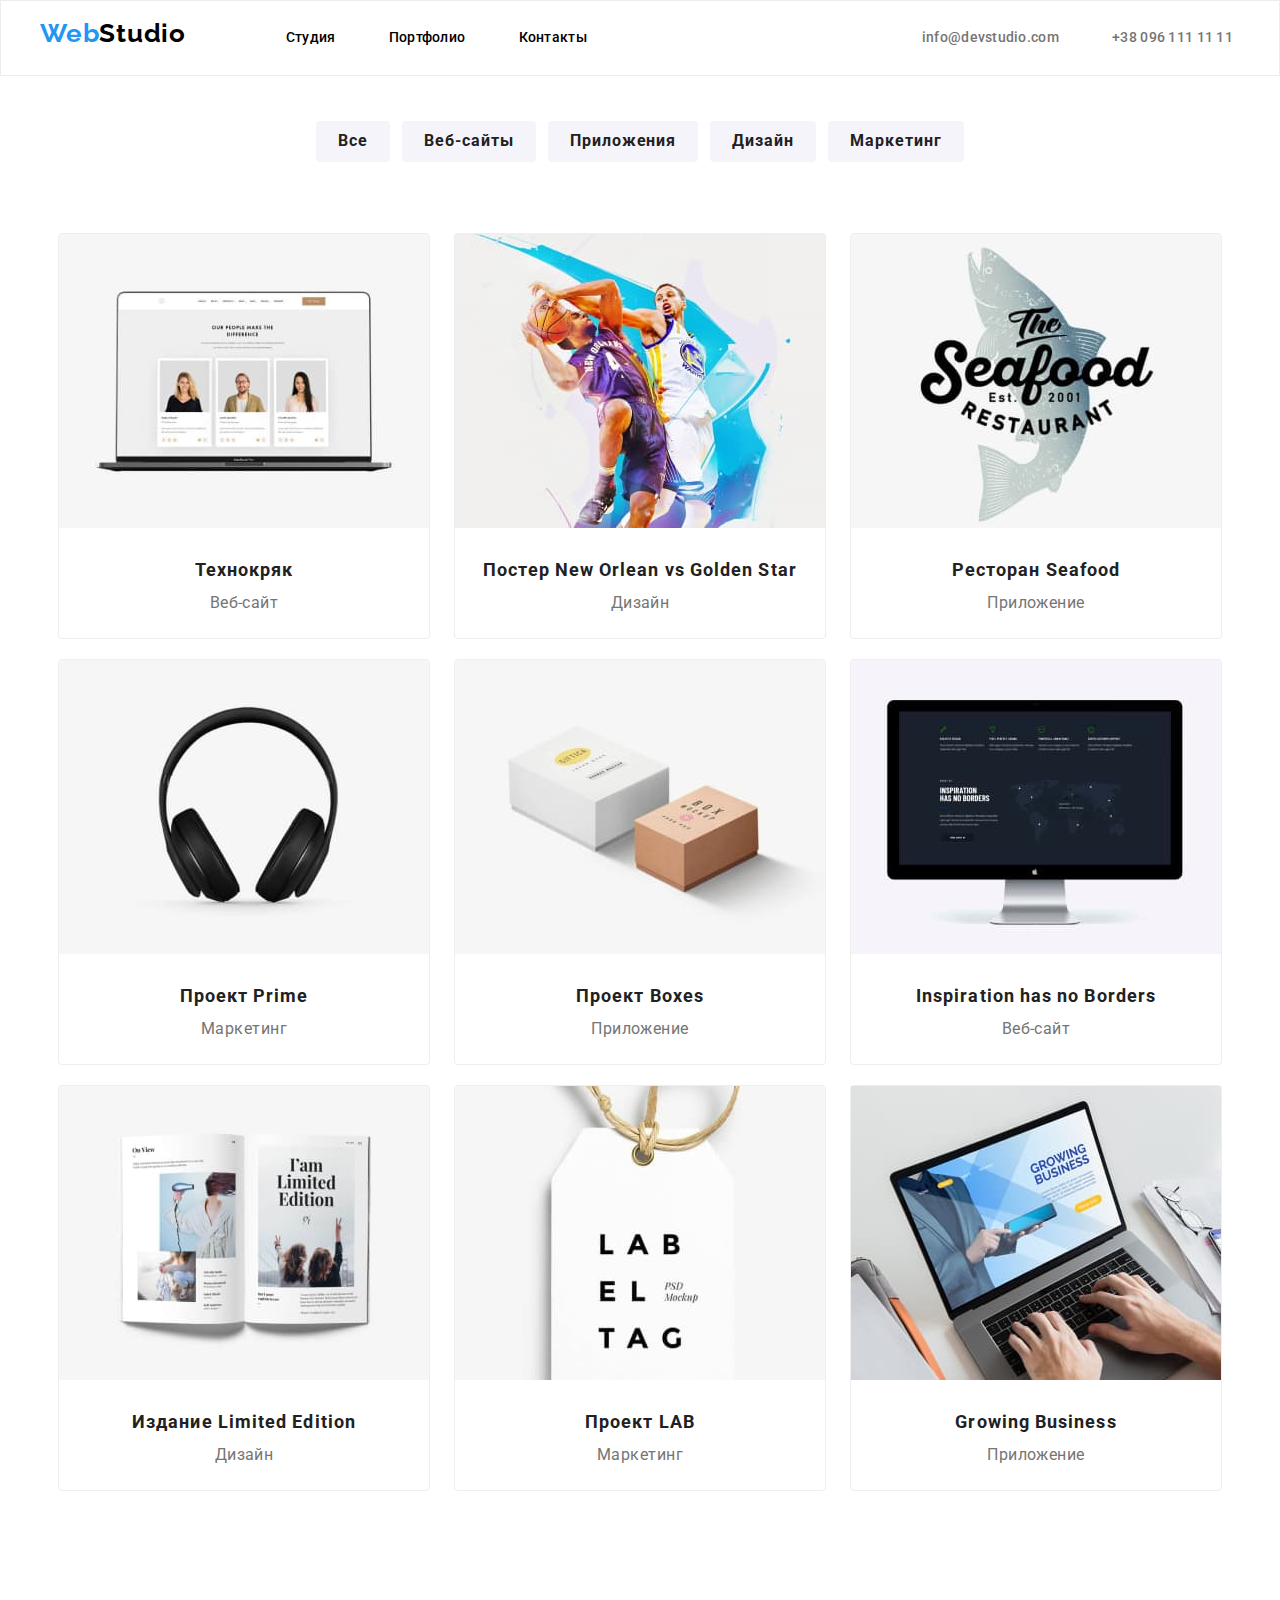
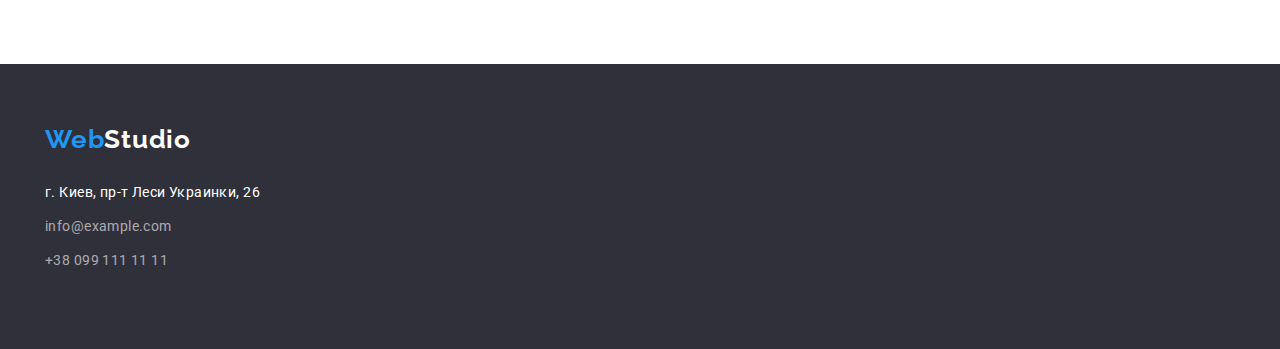
==== portfolio.html @ 19eaef05 "Сторінки Головна і Портфоліо" ====
<!DOCTYPE html>
<html lang="ru">
<head>
    <meta charset="UTF-8">
    <meta http-equiv="X-UA-Compatible" content="IE=edge">
    <meta name="viewport" content="width=device-width, initial-scale=1.0">
    <title>Портфолио</title>
    <link rel="stylesheet" href="./css/styles.css">
    <link rel="preconnect" href="https://fonts.googleapis.com">
    <link rel="preconnect" href="https://fonts.gstatic.com" crossorigin>
    <link href="https://fonts.googleapis.com/css2?family=Raleway:wght@700&family=Roboto:wght@400;500;700;900&display=swap" rel="stylesheet">
</head>
<body>
    <header>
        <div class="header-container">
            <nav>
                <a class="logo" href="/">
                    <span class="logo-web">Web</span>Studio
                </a>
    
                <ul class="site-nav list">
                    <li class="header-list-item"><a class="link" href="./index.html">Студия</a></li>
                    <li class="header-list-item"><a class="link" href="./portfolio.html">Портфолио</a></li>
                    <li class="header-list-item"><a class="link" href="/">Контакты</a></li>
                </ul>
            </nav>
    
            <ul class="auth-nav list">
                <li class="header-list-item"><a class="link" href="mailto:info@devstudio.com">info@devstudio.com</a></li>
                <li class="header-list-item"><a class="link" href="tel:380961111111">+38 096 111 11 11</a></li>
            </ul>
        </div>

    </header>

    <main>
        <section>
            <h1 class="hidden">Портфолио</h1>
            
            <div class="container center">
                <ul class="filter-list">
                    <li class="filter"><button type="button" class="portfolio-button">Все</button></li>
                    <li class="filter"><button type="button" class="portfolio-button">Веб-сайты</button></li>
                    <li class="filter"><button type="button" class="portfolio-button">Приложения</button></li>
                    <li class="filter"><button type="button" class="portfolio-button">Дизайн</button></li>
                    <li class="filter"><button type="button" class="portfolio-button">Маркетинг</button></li>
                </ul>
            </div>

            <div class="portfolio-container">
                <ul class="list">
                    <li class="portfolio-card">
                        <img src="./images/1-technokryak.jpg" alt="Технокряк" width="370">
                        <h3 class="portfolio-title">Технокряк</h3>
                        <p class="portfolio-short">Веб-сайт</p>
                    </li>
                    <li class="portfolio-card">
                        <img src="./images/2-new-orlean.jpg" alt="Постер New Orlean vs Golden Star" width="370">
                        <h3 class="portfolio-title">Постер New Orlean vs Golden Star</h3>
                        <p class="portfolio-short">Дизайн</p>
                    </li>
                    <li class="portfolio-card">
                        <img src="./images/3-seafood.jpg" alt="Ресторан Seafood" width="370">
                        <h3 class="portfolio-title">Ресторан Seafood</h3>
                        <p class="portfolio-short">Приложение</p>
                    </li>
                    <li class="portfolio-card">
                        <img src="./images/4-prime.jpg" alt="Проект Prime" width="370">
                        <h3 class="portfolio-title">Проект Prime</h3>
                        <p class="portfolio-short">Маркетинг</p>
                    </li>
                    <li class="portfolio-card">
                        <img src="./images/5-boxes.jpg" alt="Николай Тарасов" width="370">
                        <h3 class="portfolio-title">Проект Boxes</h3>
                        <p class="portfolio-short">Приложение</p>
                    </li>
                    <li class="portfolio-card">
                        <img src="./images/6-inspiration.jpg" alt="Inspiration has no Borders" width="370">
                        <h3 class="portfolio-title">Inspiration has no Borders</h3>
                        <p class="portfolio-short">Веб-сайт</p>
                    </li>
                    <li class="portfolio-card">
                        <img src="./images/7-limited.jpg" alt="Издание Limited Edition" width="370">
                        <h3 class="portfolio-title">Издание Limited Edition</h3>
                        <p class="portfolio-short">Дизайн</p>
                    </li>
                    <li class="portfolio-card">
                        <img src="./images/8-label.jpg" alt="Проект LAB" width="370">
                        <h3 class="portfolio-title">Проект LAB</h3>
                        <p class="portfolio-short">Маркетинг</p>
                    </li>
                    <li class="portfolio-card">
                        <img src="./images/9-growing.jpg" alt="Growing Business" width="370">
                        <h3 class="portfolio-title">Growing Business</h3>
                        <p class="portfolio-short">Приложение</p>
                    </li>
                </ul>
            </div>

        </section>
    </main>

    <footer>
        <div class="container">

            <a class="logo" href="/">
                <span class="logo-web">Web</span>Studio
            </a>
    
            <address>
                <ul class="list">
                    <li class="address-item">г. Киев, пр-т Леси Украинки, 26</li>
                    <li class="address-item"><a class="link" href="mailto:info@example.com">info@example.com</a></li>
                    <li class="address-item"><a class="link" href="tel:380991111111">+38 099 111 11 11</a></li>
                </ul>
            </address>

        </div>
    </footer>
</body>
</html>
---- css/styles.css ----
body {
    font-family: 'Roboto', sans-serif;
    color: #212121;
    /* display: block; */
    margin: 0;
}

:root {
    --brand-color: #2196F3;
    --basic-text: #000;
    --main-text: #fff;
    --section-text: #212121;
    --additional-text: #757575;
    --team-section-background: #F5F4FA;
    --light-background: #fff;
    --dark-background: #2F303A;
    --address-link: rgba(255, 255, 255, 0.6);
    --header-border: #ECECEC;
    --font-weight-bold: bold;
    --additional-text-size: ;
}

/* header */

header {
    border: 1px var(--header-border);
    border-style: solid;
}

.header-container {
    width: 1200px;
    margin: 0 auto;
    padding: 15px;
}

nav {
    display: inline;
}

.logo {
    font-family: Raleway;
    font-weight: var(--font-weight-bold);
    font-size: 26px;
    line-height: 1.19;
    letter-spacing: 0.03em;
    color: var(--basic-text);
    text-decoration: none;
}

.logo-web {
    color: var(--brand-color);
}

.site-nav {
    margin-left: 43px;
    display: inline;
    font-weight: 500;
    font-size: 14px;
    line-height: 1.14;
    letter-spacing: 0.02em;
    color: var(--section-text);
}

.auth-nav {
    margin-left: 331px;
    font-weight: 500;
    font-size: 14px;
    line-height: 1.14;
    letter-spacing: 0.02em;
    display: inline;
}

.auth-nav .link {
    color: var(--additional-text);
}

.list {
    list-style: none;
    padding: 0;
    display: inline-block;
    font-style: normal;
}

.header-list-item {
    display: inline;
    margin-left: 50px;
}

.auth-nav > .header-list-item:first-child {
    margin-left: 0;
}

.link {
    color: var(--basic-text);
    text-decoration: none;
}

.link:hover, 
.link:focus {
    color: var(--brand-color);
    text-decoration: none;
}

/* header end */


/* hero section */

.hero {
    width: 100%;
    height: 600px;
    background-color: var(--dark-background);
    display: inline-block;
}

.hero-container {
    width: 700px;
    position: relative;
    top: 50%;
    left: 50%;
    margin-right: -50%;
    transform: translate(-50%, -50%);
    text-align: center;
}

.hero-title {
    font-weight: 900;
    font-size: 44px;
    line-height: 1.36;
    /* or 136% */
    text-align: center;
    letter-spacing: 0.06em;
    text-transform: uppercase;
    color: var(--main-text);
}

.hero-button {
    font-family: inherit;
    background-color: var(--brand-color);
    color: var(--main-text);
    width: 200px;
    height: 50px;
    font-weight: var(--font-weight-bold);
    font-size: 16px;
    line-height: 1.8;
    letter-spacing: 0.06em;
    border: none;
    border-radius: 4px;
    cursor: pointer;
}

.hero-button:hover,
.hero-button:focus {
    background-color: var(--light-background);
    color: var(--brand-color);
}

/* hero section end */


/* benefits */

.section-title {
    font-weight: var(--font-weight-bold);
    font-size: 36px;
    line-height: 1.2;
    text-align: center;
    letter-spacing: 0.03em;

    color: var(--section-text);
}

.hidden {
    display: none;
    font-size: 1px;
}

.container {
    width: 1200px;
    margin: 0 auto;
    padding: 15px;
}

.center {
    text-align: center;
}

.benefits-section {
    padding-top: 50px;
    margin: 0;
}

.list-item {
    display: inline-block;
    margin-left: 30px;
    width: 270px;
}

.list-item:first-child {
    margin-left: 0;
}

.benefit-item {
    display: block;
    font-weight: var(--font-weight-bold);
    font-size: 14px;
    line-height: 1.14;
    letter-spacing: 0.03em;
    text-transform: uppercase;
    color: var(--section-text);
}

.benefit-text {
    display: inline;
    font-size: 14px;
    line-height: 1.71;
    letter-spacing: 0.03em;
    color: var(--additional-text);
}

/* benefits end */


/* activity */

.activity-section {
    padding: 30px 0 60px 0;
}

.activity-item {
    display: inline-block;
    margin-left: 30px;
    width: 370px;
}

.activity-item:first-child {
    margin-left: 0;
}

/* activity end */


/* team section */

.team-section {
    background-color: var(--team-section-background);
    padding: 50px 0 60px 0;
}

.team-card {
    display: inline-block;
    margin: 15px;
    width: 270px;
    background-color: var(--light-background);
    border-radius: 4px;
    filter: drop-shadow(0px 4px 4px rgba(0, 0, 0, 0.25));
}

.team-card:first-child {
    margin-left: 0;
}

.team-member {
    font-weight: 500;
    font-size: 16px;
    line-height: 1.18;
    text-align: center;
    letter-spacing: 0.03em;
    color: var(--section-text);
}

.member-profession {
    font-size: 16px;
    line-height: 1.18;
    text-align: center;
    letter-spacing: 0.03em;
    color: var(--additional-text);
    margin-bottom: 30px;
}

/* team section end */


/* footer  */

footer {
    background-color: var(--dark-background);
    padding: 45px 30px;
}

footer .logo {
    color: var(--main-text);
}

.address-item {
    font-size: 14px;
    line-height: 1.71;
    letter-spacing: 0.03em;
    color: var(--main-text);
    padding-top: 10px;
}

.address-item .link {
    color: var(--address-link);
}

.address-item .link:hover, 
.address-item .link:focus {
    color: var(--brand-color);
    text-decoration: none;
}

/* footer end  */

/* portfolio page  */

.portfolio-button {
    font-family: inherit;
    background-color: var(--team-section-background);
    color: var(--section-text);
    font-weight: var(--font-weight-bold);
    font-size: 16px;
    line-height: 1.8;
    letter-spacing: 0.06em;
    padding: 6px 22px;
    border: none;
    border-radius: 4px;
    cursor: pointer;
}

.portfolio-button:hover,
.portfolio-button:focus {
    background-color: var(--brand-color);
    color: var(--main-text);
}

.filter-list {
    margin: 30px 0;
    padding: 0;
}

.filter {
    display: inline;
    text-align: center;
    margin: 4px;
}

.portfolio-container {
    width: 1200px;
    margin: 0 auto 147px auto;
    text-align: center;
}

.portfolio-card {
    display: inline-block;
    margin: 10px;
    width: 370px;
    height: 404px;
    background-color: var(--light-background);
    border: 1px solid #EEEEEE;
    border-style: solid;
    border-radius: 4px;
}

.portfolio-title {
    margin: 20px 24px 0 24px;
    font-weight: var(--font-weight-bold);
    font-size: 18px;
    line-height: 2;
    letter-spacing: 0.06em;
    color: var(--section-text);
}

.portfolio-short {
    margin: 0 24px;
    font-size: 16px;
    line-height: 1.87;
    letter-spacing: 0.03em;
    color: var(--additional-text);
}

/* portfolio end */
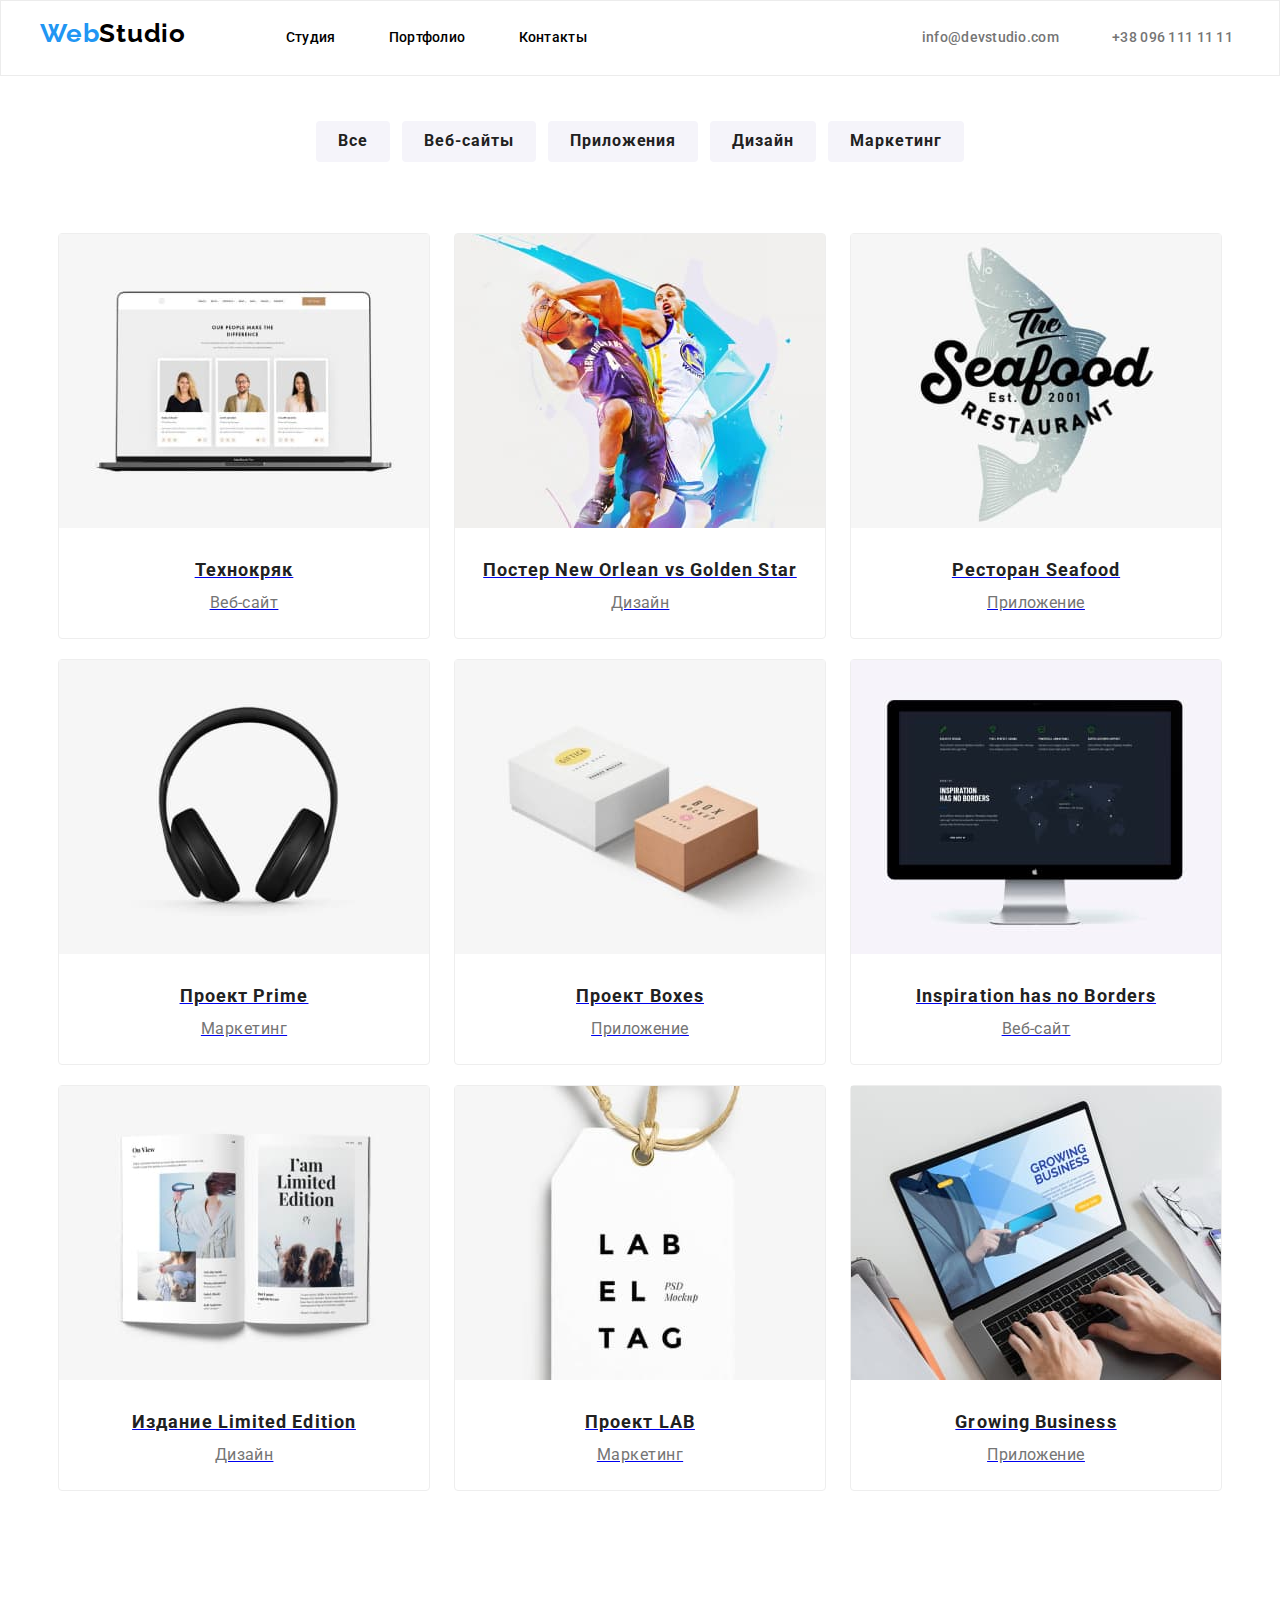
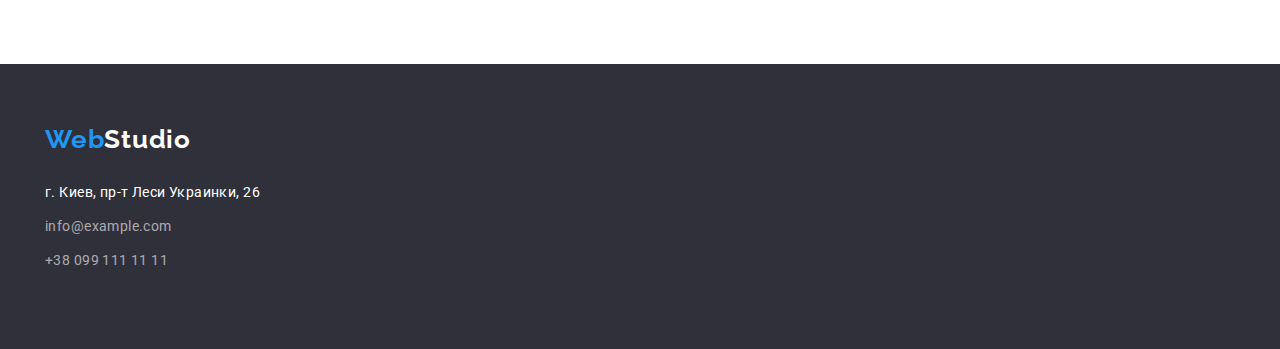
==== commit d0e9a97d: "Додає посилання до картинок" ====
--- a/portfolio.html
+++ b/portfolio.html
@@ -50,49 +50,67 @@
             <div class="portfolio-container">
                 <ul class="list">
                     <li class="portfolio-card">
-                        <img src="./images/1-technokryak.jpg" alt="Технокряк" width="370">
-                        <h3 class="portfolio-title">Технокряк</h3>
-                        <p class="portfolio-short">Веб-сайт</p>
+                        <a href="#">
+                            <img src="./images/1-technokryak.jpg" alt="Технокряк" width="370">
+                            <h3 class="portfolio-title">Технокряк</h3>
+                            <p class="portfolio-short">Веб-сайт</p>
+                        </a>
                     </li>
                     <li class="portfolio-card">
-                        <img src="./images/2-new-orlean.jpg" alt="Постер New Orlean vs Golden Star" width="370">
-                        <h3 class="portfolio-title">Постер New Orlean vs Golden Star</h3>
-                        <p class="portfolio-short">Дизайн</p>
+                        <a href="#">
+                            <img src="./images/2-new-orlean.jpg" alt="Постер New Orlean vs Golden Star" width="370">
+                            <h3 class="portfolio-title">Постер New Orlean vs Golden Star</h3>
+                            <p class="portfolio-short">Дизайн</p>
+                        </a>
                     </li>
                     <li class="portfolio-card">
-                        <img src="./images/3-seafood.jpg" alt="Ресторан Seafood" width="370">
-                        <h3 class="portfolio-title">Ресторан Seafood</h3>
-                        <p class="portfolio-short">Приложение</p>
+                        <a href="#">
+                            <img src="./images/3-seafood.jpg" alt="Ресторан Seafood" width="370">
+                            <h3 class="portfolio-title">Ресторан Seafood</h3>
+                            <p class="portfolio-short">Приложение</p>
+                        </a>
                     </li>
                     <li class="portfolio-card">
-                        <img src="./images/4-prime.jpg" alt="Проект Prime" width="370">
-                        <h3 class="portfolio-title">Проект Prime</h3>
-                        <p class="portfolio-short">Маркетинг</p>
+                        <a href="#">
+                            <img src="./images/4-prime.jpg" alt="Проект Prime" width="370">
+                            <h3 class="portfolio-title">Проект Prime</h3>
+                            <p class="portfolio-short">Маркетинг</p>
+                        </a>
                     </li>
                     <li class="portfolio-card">
-                        <img src="./images/5-boxes.jpg" alt="Николай Тарасов" width="370">
-                        <h3 class="portfolio-title">Проект Boxes</h3>
-                        <p class="portfolio-short">Приложение</p>
+                        <a href="#">
+                            <img src="./images/5-boxes.jpg" alt="Николай Тарасов" width="370">
+                            <h3 class="portfolio-title">Проект Boxes</h3>
+                            <p class="portfolio-short">Приложение</p>
+                        </a>
                     </li>
                     <li class="portfolio-card">
-                        <img src="./images/6-inspiration.jpg" alt="Inspiration has no Borders" width="370">
-                        <h3 class="portfolio-title">Inspiration has no Borders</h3>
-                        <p class="portfolio-short">Веб-сайт</p>
+                        <a href="#">
+                            <img src="./images/6-inspiration.jpg" alt="Inspiration has no Borders" width="370">
+                            <h3 class="portfolio-title">Inspiration has no Borders</h3>
+                            <p class="portfolio-short">Веб-сайт</p>
+                        </a>
                     </li>
                     <li class="portfolio-card">
-                        <img src="./images/7-limited.jpg" alt="Издание Limited Edition" width="370">
-                        <h3 class="portfolio-title">Издание Limited Edition</h3>
-                        <p class="portfolio-short">Дизайн</p>
+                        <a href="#">
+                            <img src="./images/7-limited.jpg" alt="Издание Limited Edition" width="370">
+                            <h3 class="portfolio-title">Издание Limited Edition</h3>
+                            <p class="portfolio-short">Дизайн</p>
+                        </a>
                     </li>
                     <li class="portfolio-card">
-                        <img src="./images/8-label.jpg" alt="Проект LAB" width="370">
-                        <h3 class="portfolio-title">Проект LAB</h3>
-                        <p class="portfolio-short">Маркетинг</p>
+                        <a href="#">
+                            <img src="./images/8-label.jpg" alt="Проект LAB" width="370">
+                            <h3 class="portfolio-title">Проект LAB</h3>
+                            <p class="portfolio-short">Маркетинг</p>
+                        </a>
                     </li>
                     <li class="portfolio-card">
-                        <img src="./images/9-growing.jpg" alt="Growing Business" width="370">
-                        <h3 class="portfolio-title">Growing Business</h3>
-                        <p class="portfolio-short">Приложение</p>
+                        <a href="#">
+                            <img src="./images/9-growing.jpg" alt="Growing Business" width="370">
+                            <h3 class="portfolio-title">Growing Business</h3>
+                            <p class="portfolio-short">Приложение</p>
+                        </a>
                     </li>
                 </ul>
             </div>
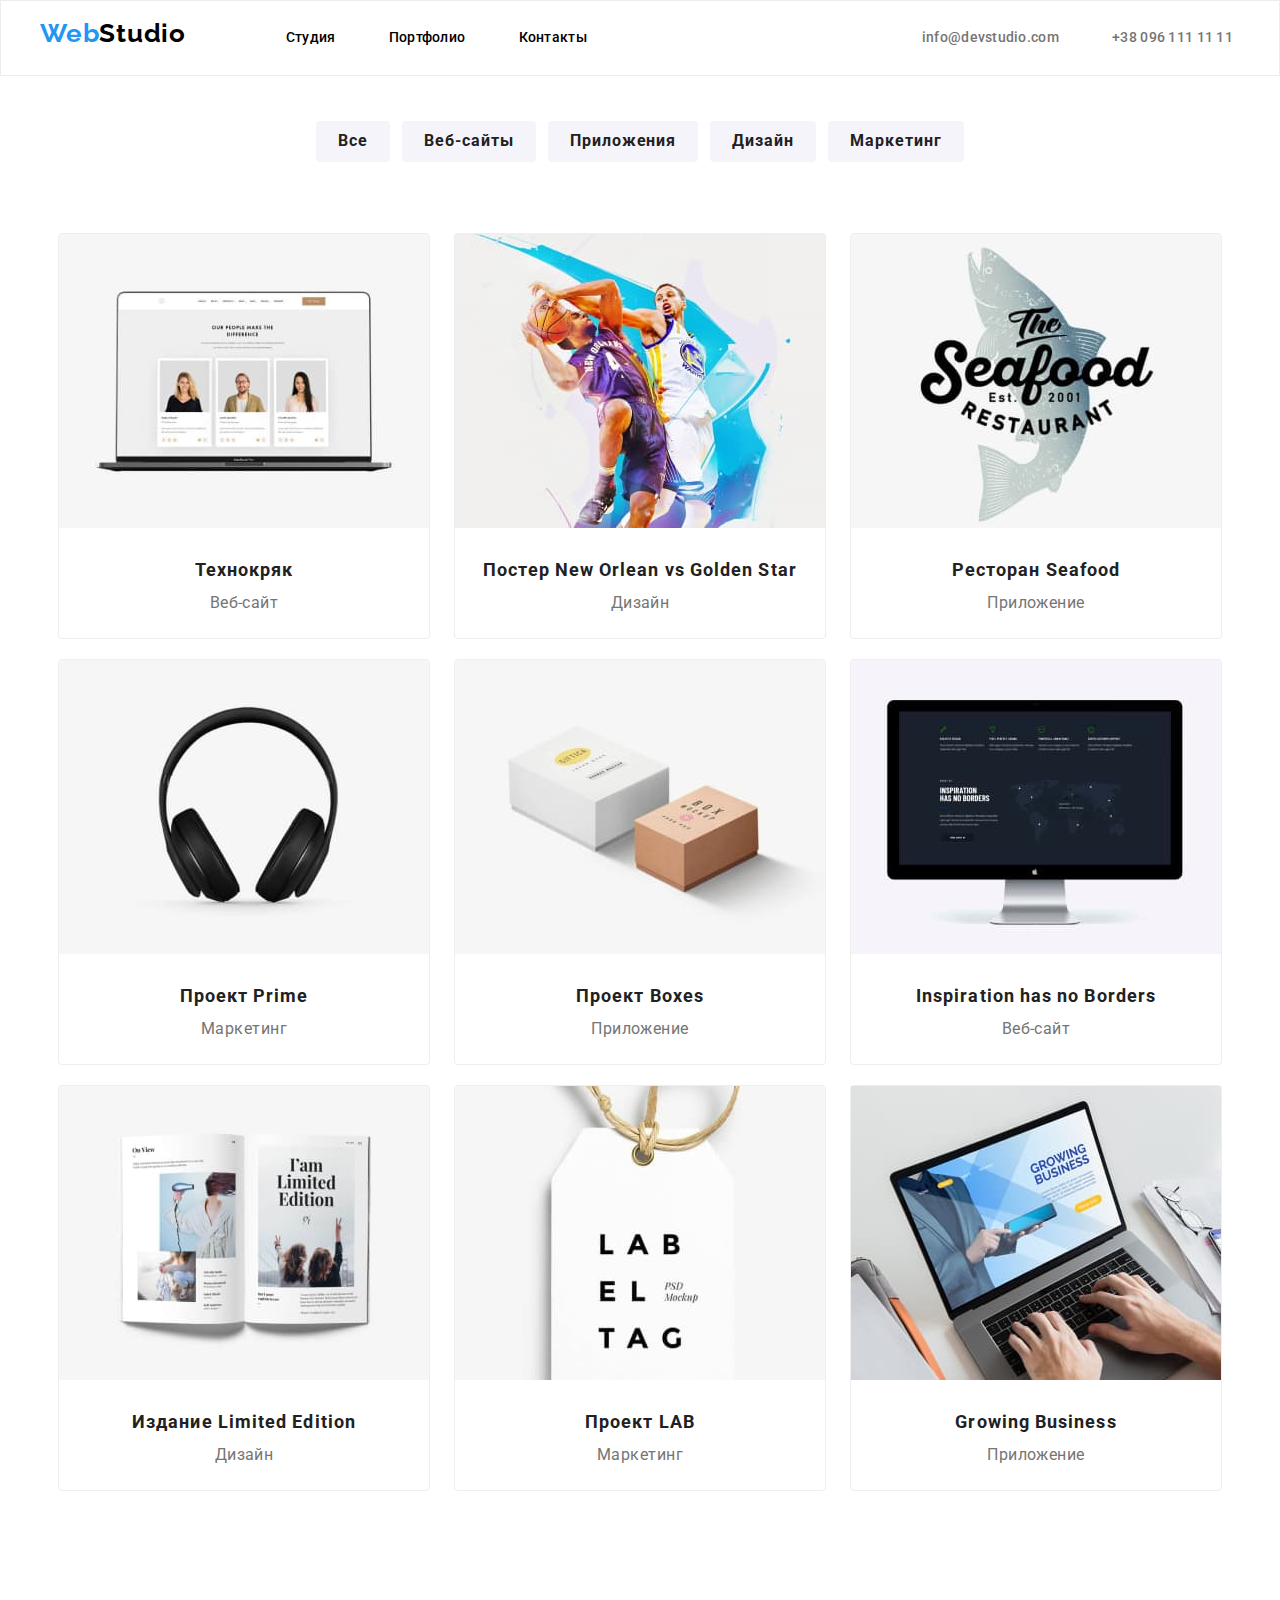
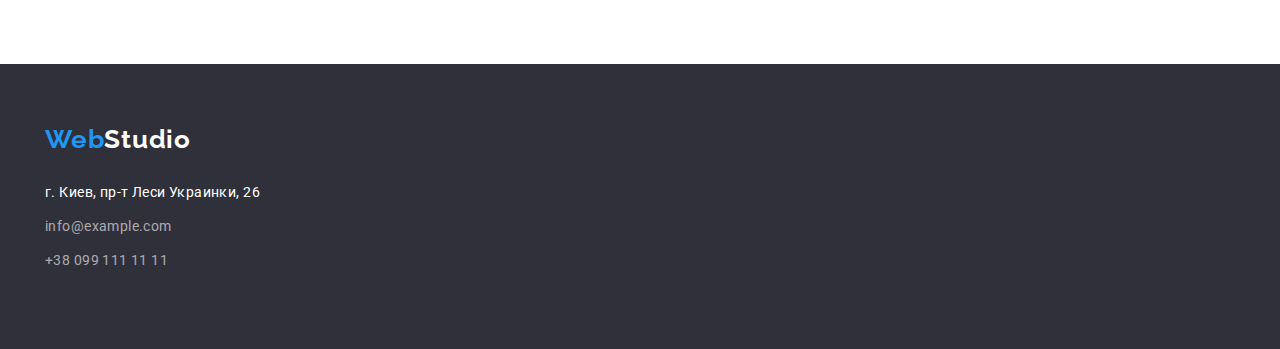
==== commit 19f61939: "Прибирає лінії з посилань у Портфоліо" ====
--- a/portfolio.html
+++ b/portfolio.html
@@ -50,63 +50,63 @@
             <div class="portfolio-container">
                 <ul class="list">
                     <li class="portfolio-card">
-                        <a href="#">
+                        <a href="#" class="card-link">
                             <img src="./images/1-technokryak.jpg" alt="Технокряк" width="370">
                             <h3 class="portfolio-title">Технокряк</h3>
                             <p class="portfolio-short">Веб-сайт</p>
                         </a>
                     </li>
                     <li class="portfolio-card">
-                        <a href="#">
+                        <a href="#" class="card-link">
                             <img src="./images/2-new-orlean.jpg" alt="Постер New Orlean vs Golden Star" width="370">
                             <h3 class="portfolio-title">Постер New Orlean vs Golden Star</h3>
                             <p class="portfolio-short">Дизайн</p>
                         </a>
                     </li>
                     <li class="portfolio-card">
-                        <a href="#">
+                        <a href="#" class="card-link">
                             <img src="./images/3-seafood.jpg" alt="Ресторан Seafood" width="370">
                             <h3 class="portfolio-title">Ресторан Seafood</h3>
                             <p class="portfolio-short">Приложение</p>
                         </a>
                     </li>
                     <li class="portfolio-card">
-                        <a href="#">
+                        <a href="#" class="card-link">
                             <img src="./images/4-prime.jpg" alt="Проект Prime" width="370">
                             <h3 class="portfolio-title">Проект Prime</h3>
                             <p class="portfolio-short">Маркетинг</p>
                         </a>
                     </li>
                     <li class="portfolio-card">
-                        <a href="#">
+                        <a href="#" class="card-link">
                             <img src="./images/5-boxes.jpg" alt="Николай Тарасов" width="370">
                             <h3 class="portfolio-title">Проект Boxes</h3>
                             <p class="portfolio-short">Приложение</p>
                         </a>
                     </li>
                     <li class="portfolio-card">
-                        <a href="#">
+                        <a href="#" class="card-link">
                             <img src="./images/6-inspiration.jpg" alt="Inspiration has no Borders" width="370">
                             <h3 class="portfolio-title">Inspiration has no Borders</h3>
                             <p class="portfolio-short">Веб-сайт</p>
                         </a>
                     </li>
                     <li class="portfolio-card">
-                        <a href="#">
+                        <a href="#" class="card-link">
                             <img src="./images/7-limited.jpg" alt="Издание Limited Edition" width="370">
                             <h3 class="portfolio-title">Издание Limited Edition</h3>
                             <p class="portfolio-short">Дизайн</p>
                         </a>
                     </li>
                     <li class="portfolio-card">
-                        <a href="#">
+                        <a href="#" class="card-link">
                             <img src="./images/8-label.jpg" alt="Проект LAB" width="370">
                             <h3 class="portfolio-title">Проект LAB</h3>
                             <p class="portfolio-short">Маркетинг</p>
                         </a>
                     </li>
                     <li class="portfolio-card">
-                        <a href="#">
+                        <a href="#" class="card-link">
                             <img src="./images/9-growing.jpg" alt="Growing Business" width="370">
                             <h3 class="portfolio-title">Growing Business</h3>
                             <p class="portfolio-short">Приложение</p>
--- a/css/styles.css
+++ b/css/styles.css
@@ -379,4 +379,8 @@
     color: var(--additional-text);
 }
 
+.card-link {
+    text-decoration: none;
+}
+
 /* portfolio end */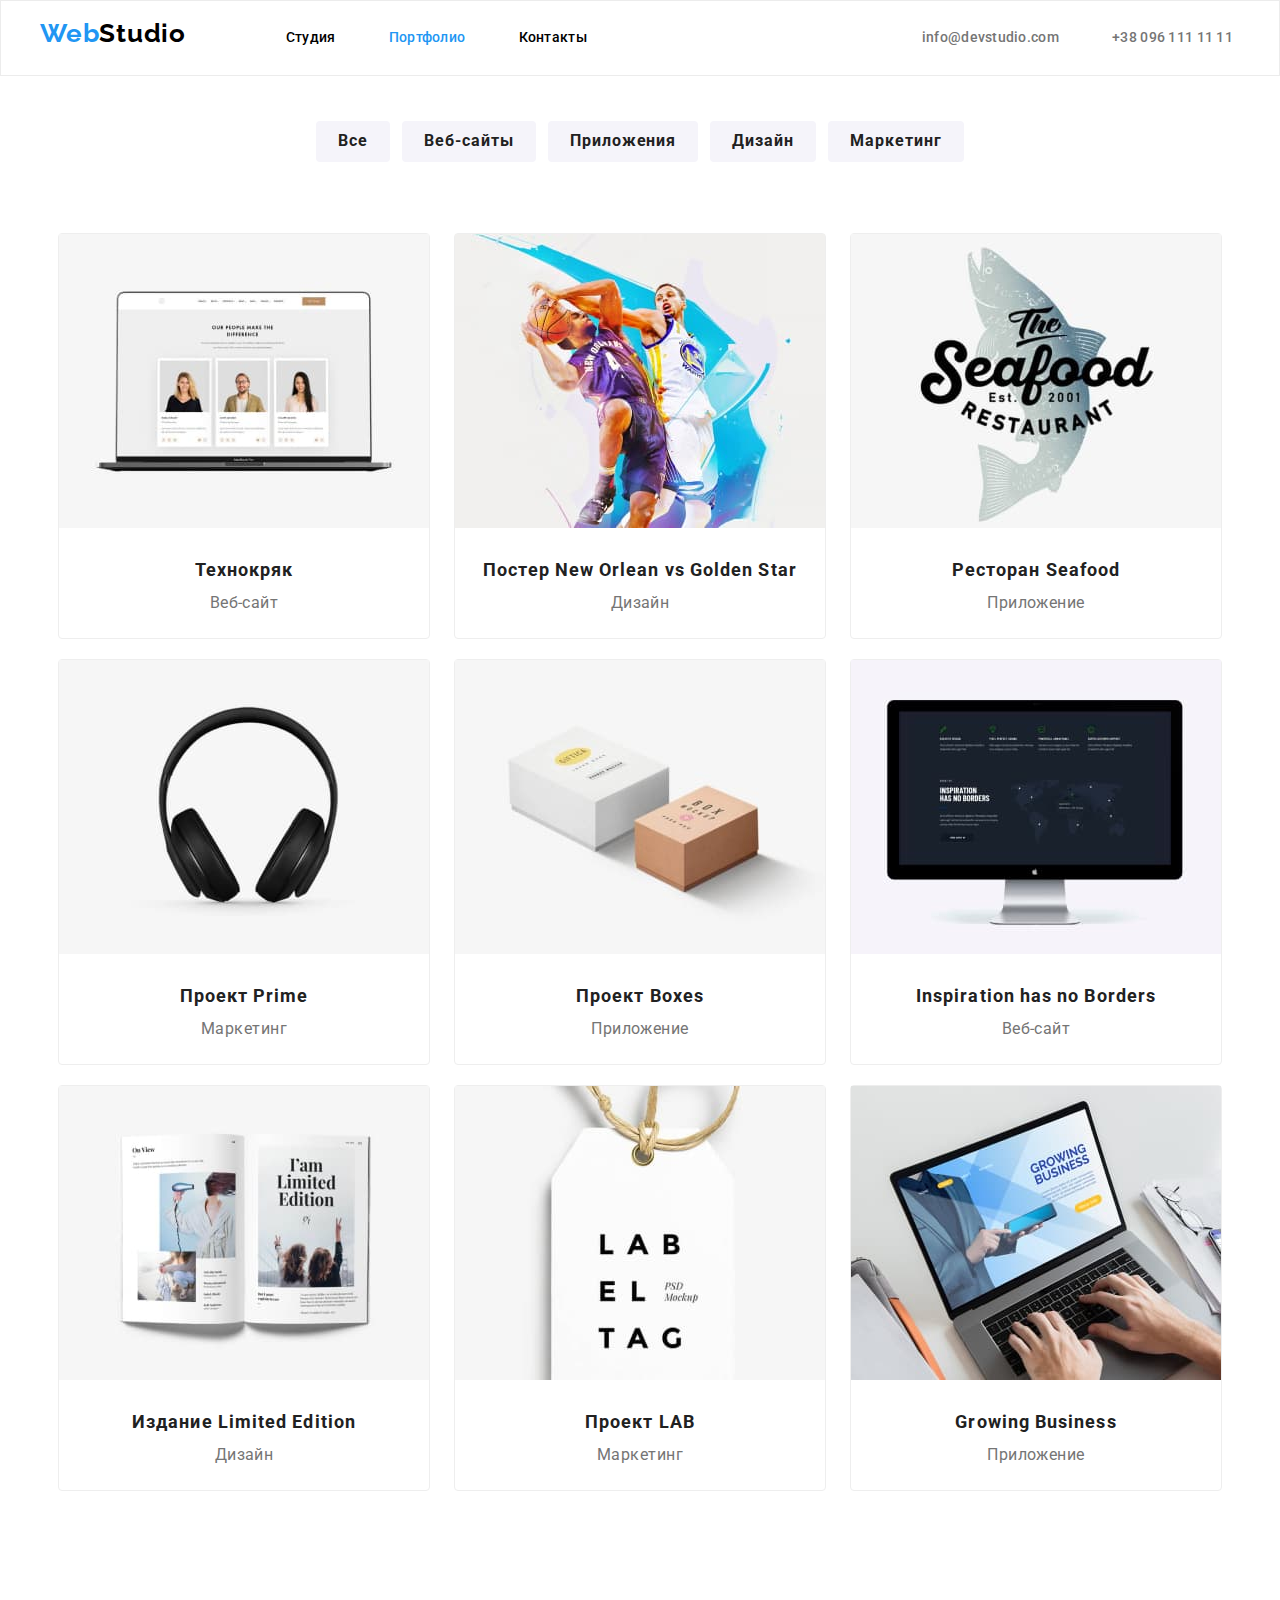
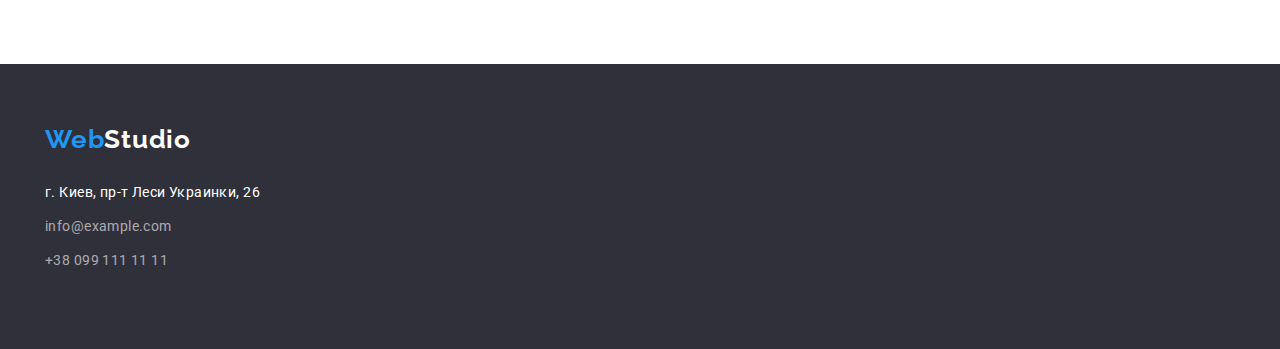
==== commit 7e35af50: "Додає стиль current для посилань" ====
--- a/portfolio.html
+++ b/portfolio.html
@@ -14,14 +14,14 @@
     <header>
         <div class="header-container">
             <nav>
-                <a class="logo" href="/">
+                <a class="logo" href="#">
                     <span class="logo-web">Web</span>Studio
                 </a>
     
                 <ul class="site-nav list">
                     <li class="header-list-item"><a class="link" href="./index.html">Студия</a></li>
-                    <li class="header-list-item"><a class="link" href="./portfolio.html">Портфолио</a></li>
-                    <li class="header-list-item"><a class="link" href="/">Контакты</a></li>
+                    <li class="header-list-item"><a class="link current" href="./portfolio.html">Портфолио</a></li>
+                    <li class="header-list-item"><a class="link" href="#">Контакты</a></li>
                 </ul>
             </nav>
     
@@ -121,7 +121,7 @@
     <footer>
         <div class="container">
 
-            <a class="logo" href="/">
+            <a class="logo" href="#">
                 <span class="logo-web">Web</span>Studio
             </a>
     
--- a/css/styles.css
+++ b/css/styles.css
@@ -101,6 +101,10 @@
     text-decoration: none;
 }
 
+.current {
+    color: var(--brand-color);
+}
+
 /* header end */
 
 
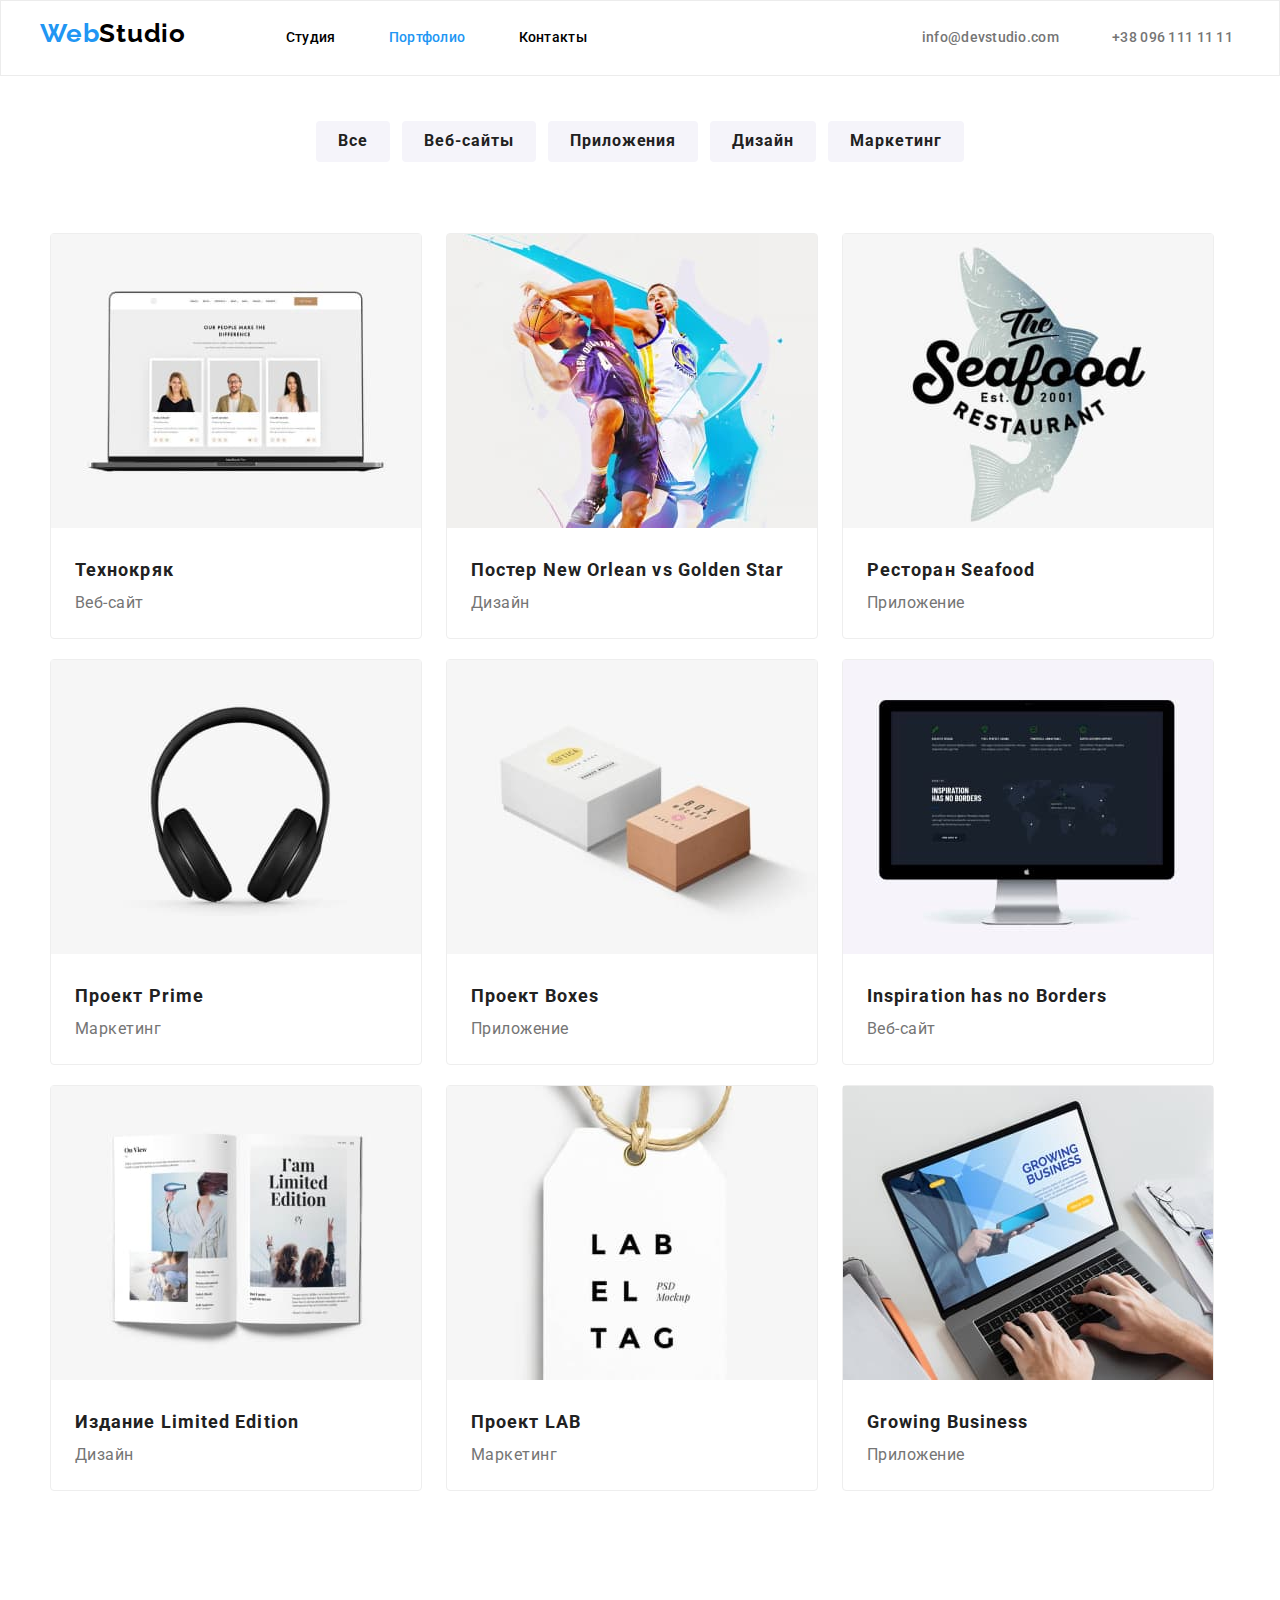
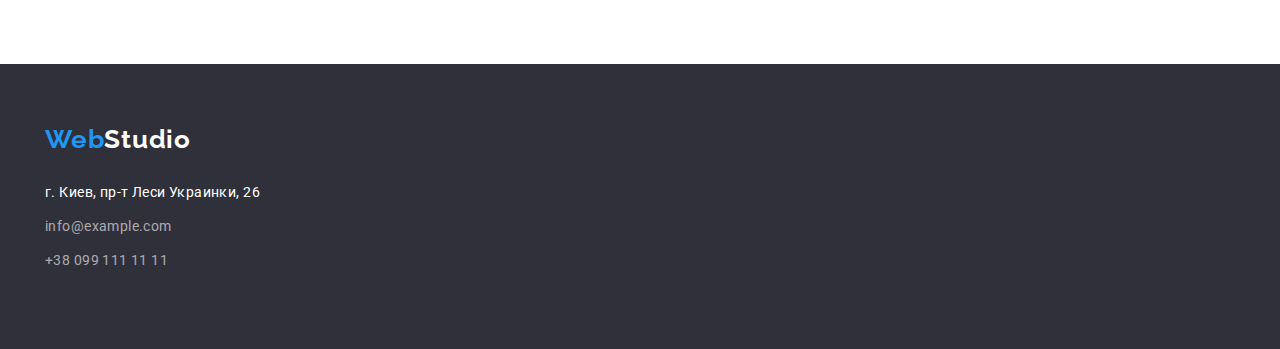
==== commit 362ac69f: "вносить зміни до заголовків у Портфоліо" ====
--- a/portfolio.html
+++ b/portfolio.html
@@ -52,63 +52,63 @@
                     <li class="portfolio-card">
                         <a href="#" class="card-link">
                             <img src="./images/1-technokryak.jpg" alt="Технокряк" width="370">
-                            <h3 class="portfolio-title">Технокряк</h3>
+                            <h2 class="portfolio-title">Технокряк</h2>
                             <p class="portfolio-short">Веб-сайт</p>
                         </a>
                     </li>
                     <li class="portfolio-card">
                         <a href="#" class="card-link">
                             <img src="./images/2-new-orlean.jpg" alt="Постер New Orlean vs Golden Star" width="370">
-                            <h3 class="portfolio-title">Постер New Orlean vs Golden Star</h3>
+                            <h2 class="portfolio-title">Постер New Orlean vs Golden Star</h2>
                             <p class="portfolio-short">Дизайн</p>
                         </a>
                     </li>
                     <li class="portfolio-card">
                         <a href="#" class="card-link">
                             <img src="./images/3-seafood.jpg" alt="Ресторан Seafood" width="370">
-                            <h3 class="portfolio-title">Ресторан Seafood</h3>
+                            <h2 class="portfolio-title">Ресторан Seafood</h2>
                             <p class="portfolio-short">Приложение</p>
                         </a>
                     </li>
                     <li class="portfolio-card">
                         <a href="#" class="card-link">
                             <img src="./images/4-prime.jpg" alt="Проект Prime" width="370">
-                            <h3 class="portfolio-title">Проект Prime</h3>
+                            <h2 class="portfolio-title">Проект Prime</h2>
                             <p class="portfolio-short">Маркетинг</p>
                         </a>
                     </li>
                     <li class="portfolio-card">
                         <a href="#" class="card-link">
                             <img src="./images/5-boxes.jpg" alt="Николай Тарасов" width="370">
-                            <h3 class="portfolio-title">Проект Boxes</h3>
+                            <h2 class="portfolio-title">Проект Boxes</h2>
                             <p class="portfolio-short">Приложение</p>
                         </a>
                     </li>
                     <li class="portfolio-card">
                         <a href="#" class="card-link">
                             <img src="./images/6-inspiration.jpg" alt="Inspiration has no Borders" width="370">
-                            <h3 class="portfolio-title">Inspiration has no Borders</h3>
+                            <h2 class="portfolio-title">Inspiration has no Borders</h2>
                             <p class="portfolio-short">Веб-сайт</p>
                         </a>
                     </li>
                     <li class="portfolio-card">
                         <a href="#" class="card-link">
                             <img src="./images/7-limited.jpg" alt="Издание Limited Edition" width="370">
-                            <h3 class="portfolio-title">Издание Limited Edition</h3>
+                            <h2 class="portfolio-title">Издание Limited Edition</h2>
                             <p class="portfolio-short">Дизайн</p>
                         </a>
                     </li>
                     <li class="portfolio-card">
                         <a href="#" class="card-link">
                             <img src="./images/8-label.jpg" alt="Проект LAB" width="370">
-                            <h3 class="portfolio-title">Проект LAB</h3>
+                            <h2 class="portfolio-title">Проект LAB</h2>
                             <p class="portfolio-short">Маркетинг</p>
                         </a>
                     </li>
                     <li class="portfolio-card">
                         <a href="#" class="card-link">
                             <img src="./images/9-growing.jpg" alt="Growing Business" width="370">
-                            <h3 class="portfolio-title">Growing Business</h3>
+                            <h2 class="portfolio-title">Growing Business</h2>
                             <p class="portfolio-short">Приложение</p>
                         </a>
                     </li>
--- a/css/styles.css
+++ b/css/styles.css
@@ -352,7 +352,6 @@
 .portfolio-container {
     width: 1200px;
     margin: 0 auto 147px auto;
-    text-align: center;
 }
 
 .portfolio-card {
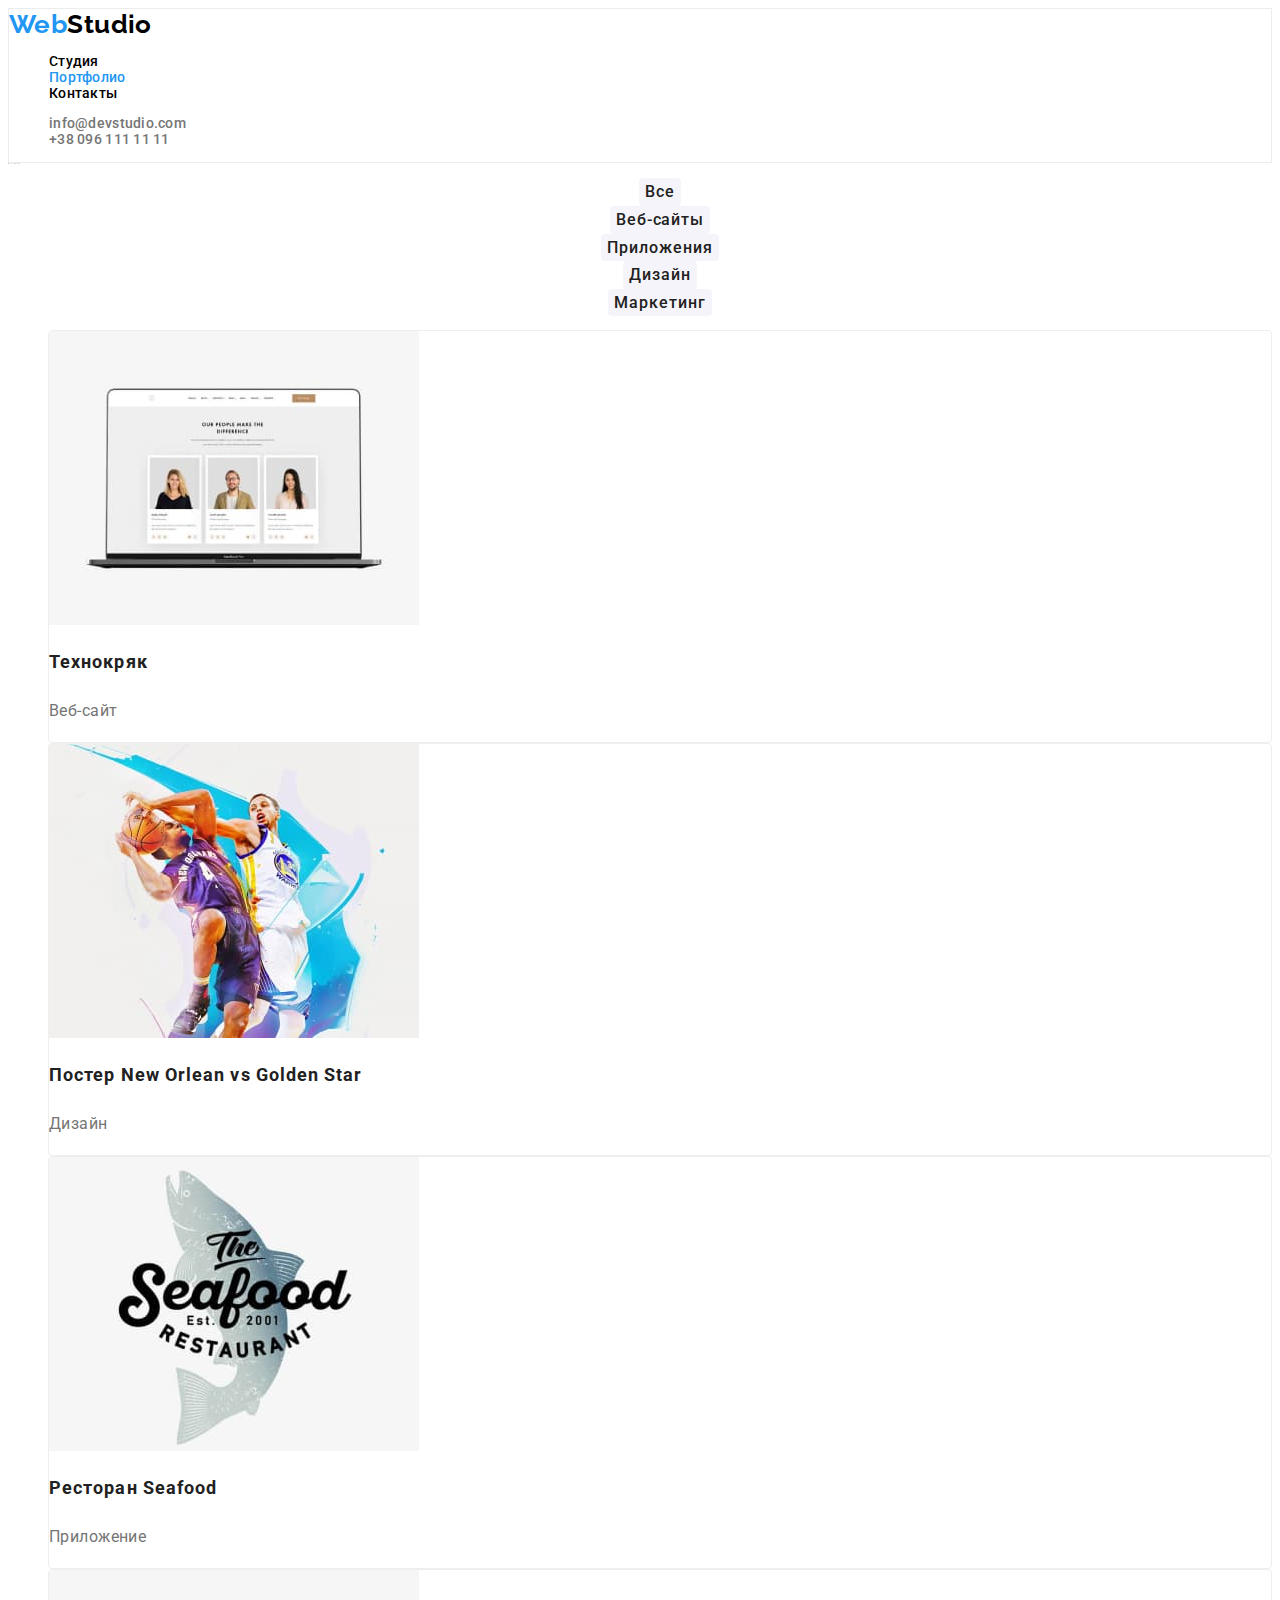
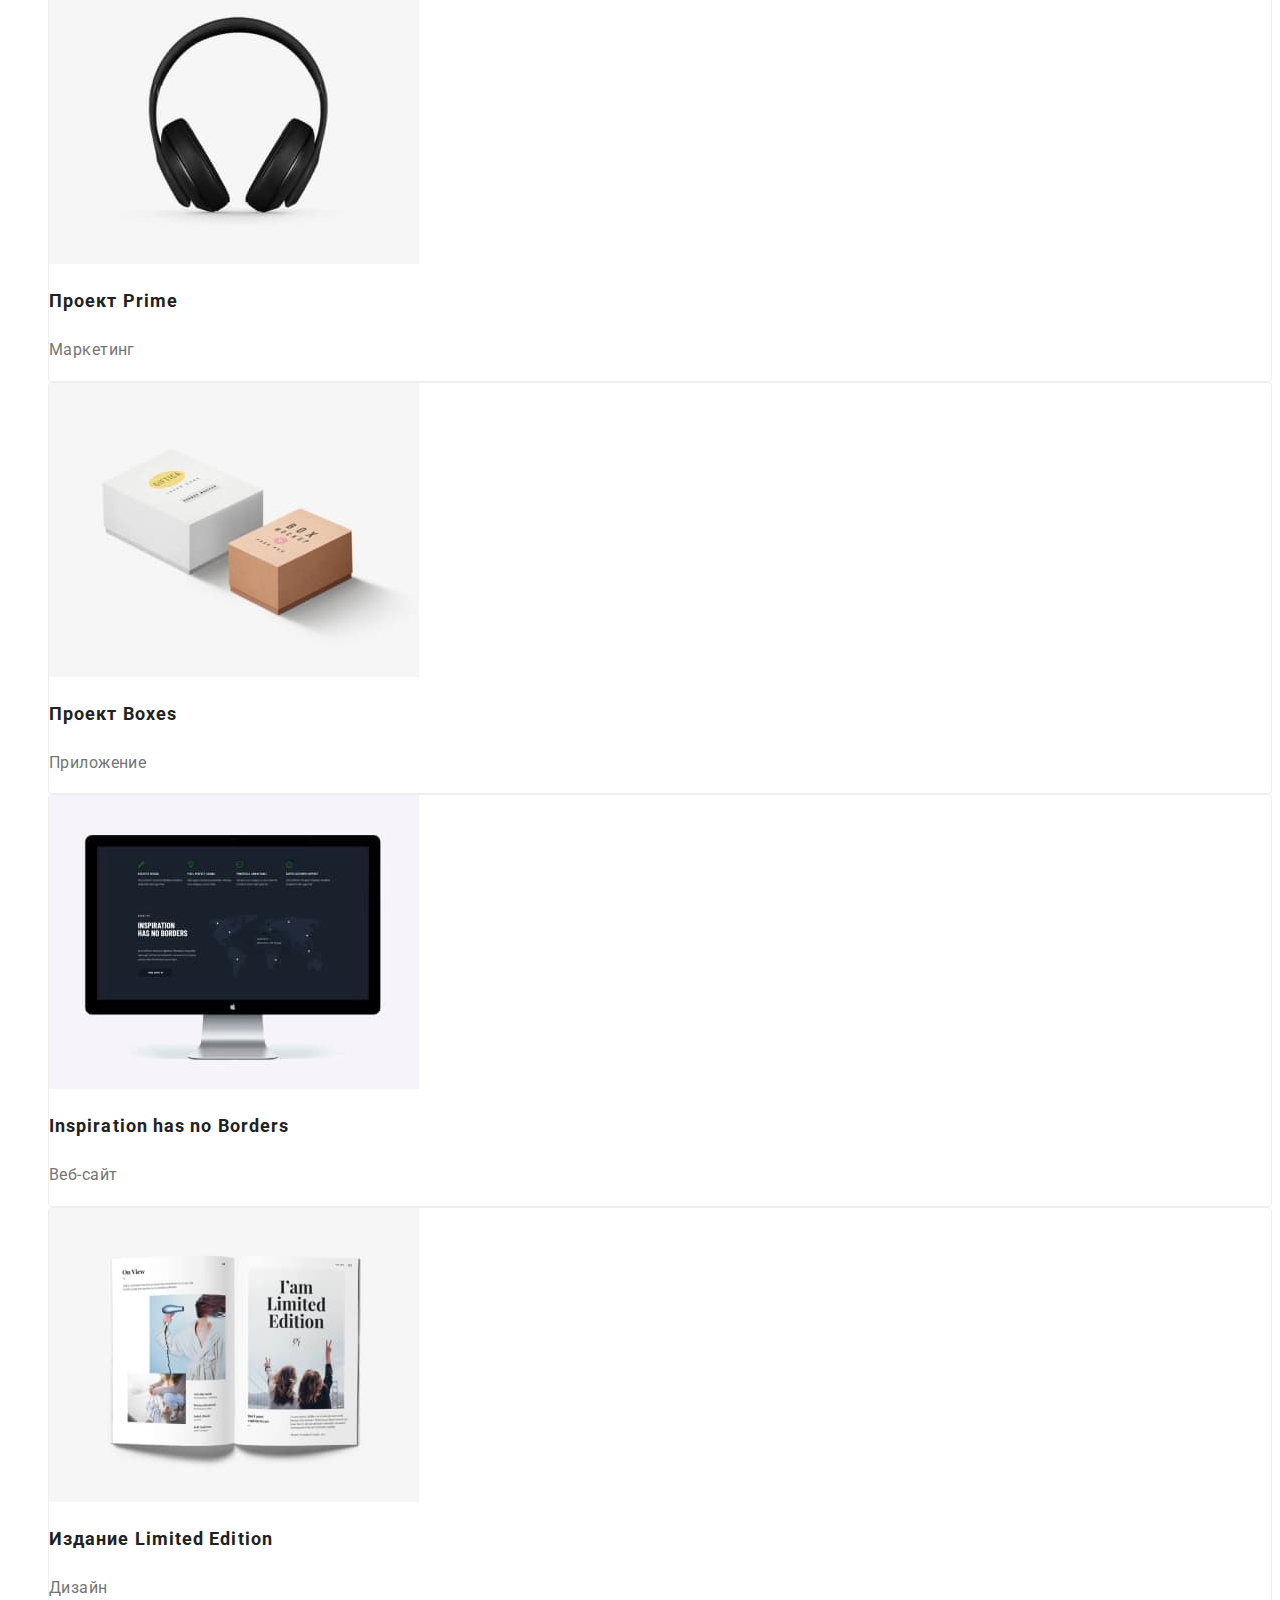
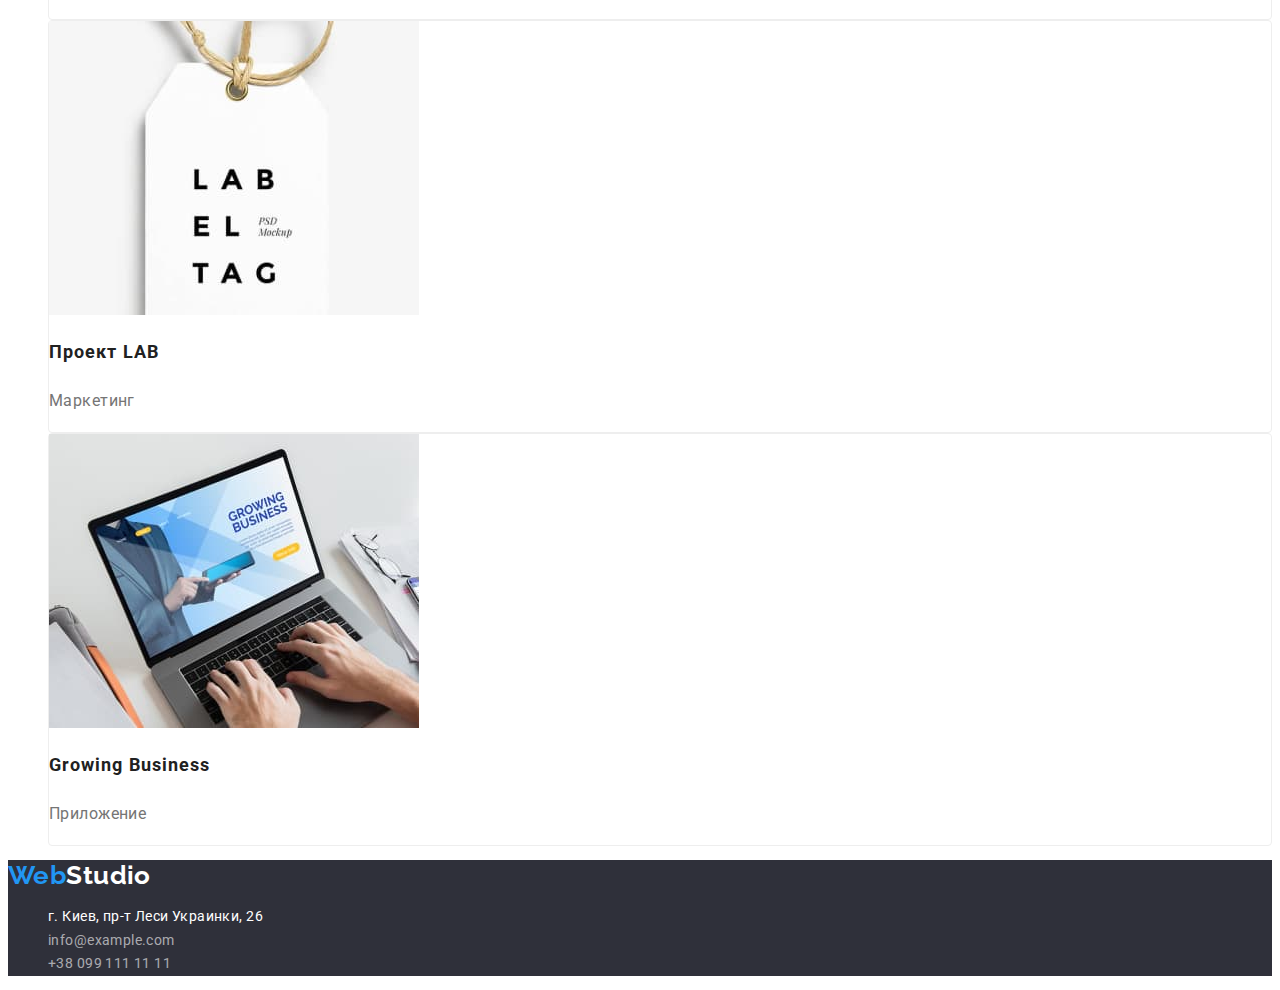
==== commit 6a6399b4: "видаляє зайві стилі" ====
--- a/portfolio.html
+++ b/portfolio.html
@@ -5,49 +5,47 @@
     <meta http-equiv="X-UA-Compatible" content="IE=edge">
     <meta name="viewport" content="width=device-width, initial-scale=1.0">
     <title>Портфолио</title>
-    <link rel="stylesheet" href="./css/styles.css">
     <link rel="preconnect" href="https://fonts.googleapis.com">
     <link rel="preconnect" href="https://fonts.gstatic.com" crossorigin>
     <link href="https://fonts.googleapis.com/css2?family=Raleway:wght@700&family=Roboto:wght@400;500;700;900&display=swap" rel="stylesheet">
+    <link rel="stylesheet" href="./css/styles.css">
 </head>
 <body>
-    <header>
-        <div class="header-container">
-            <nav>
-                <a class="logo" href="#">
-                    <span class="logo-web">Web</span>Studio
-                </a>
-    
-                <ul class="site-nav list">
-                    <li class="header-list-item"><a class="link" href="./index.html">Студия</a></li>
-                    <li class="header-list-item"><a class="link current" href="./portfolio.html">Портфолио</a></li>
-                    <li class="header-list-item"><a class="link" href="#">Контакты</a></li>
-                </ul>
-            </nav>
-    
-            <ul class="auth-nav list">
-                <li class="header-list-item"><a class="link" href="mailto:info@devstudio.com">info@devstudio.com</a></li>
-                <li class="header-list-item"><a class="link" href="tel:380961111111">+38 096 111 11 11</a></li>
+    <header class="header">
+
+        <nav>
+            <a class="logo" href="#">
+                <span class="logo-web">Web</span>Studio
+            </a>
+
+            <ul class="site-nav list">
+                <li><a class="link" href="./index.html">Студия</a></li>
+                <li><a class="link current" href="./portfolio.html">Портфолио</a></li>
+                <li><a class="link" href="#">Контакты</a></li>
             </ul>
-        </div>
+        </nav>
 
+        <ul class="auth-nav list">
+            <li><a class="link" href="mailto:info@devstudio.com">info@devstudio.com</a></li>
+            <li><a class="link" href="tel:380961111111">+38 096 111 11 11</a></li>
+        </ul>
+        
     </header>
 
     <main>
         <section>
-            <h1 class="hidden">Портфолио</h1>
+            <div class="container">
+
+                <h1 class="hidden">Портфолио</h1>
             
-            <div class="container center">
-                <ul class="filter-list">
+                <ul class="list">
                     <li class="filter"><button type="button" class="portfolio-button">Все</button></li>
                     <li class="filter"><button type="button" class="portfolio-button">Веб-сайты</button></li>
                     <li class="filter"><button type="button" class="portfolio-button">Приложения</button></li>
                     <li class="filter"><button type="button" class="portfolio-button">Дизайн</button></li>
                     <li class="filter"><button type="button" class="portfolio-button">Маркетинг</button></li>
                 </ul>
-            </div>
-
-            <div class="portfolio-container">
+            
                 <ul class="list">
                     <li class="portfolio-card">
                         <a href="#" class="card-link">
--- a/css/styles.css
+++ b/css/styles.css
@@ -1,10 +1,3 @@
-body {
-    font-family: 'Roboto', sans-serif;
-    color: #212121;
-    /* display: block; */
-    margin: 0;
-}
-
 :root {
     --brand-color: #2196F3;
     --basic-text: #000;
@@ -17,32 +10,28 @@
     --address-link: rgba(255, 255, 255, 0.6);
     --header-border: #ECECEC;
     --font-weight-bold: bold;
-    --additional-text-size: ;
+}
+
+body {
+    font-family: 'Roboto', sans-serif;
+    color: var(--section-text);
+    letter-spacing: 0.03em;
+    line-height: 1.14;
+    font-size: 14px;
 }
 
 /* header */
 
-header {
+.header {
     border: 1px var(--header-border);
     border-style: solid;
 }
 
-.header-container {
-    width: 1200px;
-    margin: 0 auto;
-    padding: 15px;
-}
-
-nav {
-    display: inline;
-}
-
 .logo {
     font-family: Raleway;
     font-weight: var(--font-weight-bold);
     font-size: 26px;
     line-height: 1.19;
-    letter-spacing: 0.03em;
     color: var(--basic-text);
     text-decoration: none;
 }
@@ -52,22 +41,14 @@
 }
 
 .site-nav {
-    margin-left: 43px;
-    display: inline;
-    font-weight: 500;
-    font-size: 14px;
-    line-height: 1.14;
+    font-weight: 500;
     letter-spacing: 0.02em;
     color: var(--section-text);
 }
 
 .auth-nav {
-    margin-left: 331px;
-    font-weight: 500;
-    font-size: 14px;
-    line-height: 1.14;
+    font-weight: 500;
     letter-spacing: 0.02em;
-    display: inline;
 }
 
 .auth-nav .link {
@@ -76,18 +57,7 @@
 
 .list {
     list-style: none;
-    padding: 0;
-    display: inline-block;
     font-style: normal;
-}
-
-.header-list-item {
-    display: inline;
-    margin-left: 50px;
-}
-
-.auth-nav > .header-list-item:first-child {
-    margin-left: 0;
 }
 
 .link {
@@ -111,20 +81,7 @@
 /* hero section */
 
 .hero {
-    width: 100%;
-    height: 600px;
     background-color: var(--dark-background);
-    display: inline-block;
-}
-
-.hero-container {
-    width: 700px;
-    position: relative;
-    top: 50%;
-    left: 50%;
-    margin-right: -50%;
-    transform: translate(-50%, -50%);
-    text-align: center;
 }
 
 .hero-title {
@@ -142,8 +99,6 @@
     font-family: inherit;
     background-color: var(--brand-color);
     color: var(--main-text);
-    width: 200px;
-    height: 50px;
     font-weight: var(--font-weight-bold);
     font-size: 16px;
     line-height: 1.8;
@@ -169,99 +124,36 @@
     font-size: 36px;
     line-height: 1.2;
     text-align: center;
-    letter-spacing: 0.03em;
-
     color: var(--section-text);
 }
 
 .hidden {
-    display: none;
     font-size: 1px;
 }
 
-.container {
-    width: 1200px;
-    margin: 0 auto;
-    padding: 15px;
-}
-
-.center {
-    text-align: center;
-}
-
-.benefits-section {
-    padding-top: 50px;
-    margin: 0;
-}
-
-.list-item {
-    display: inline-block;
-    margin-left: 30px;
-    width: 270px;
-}
-
-.list-item:first-child {
-    margin-left: 0;
-}
-
 .benefit-item {
-    display: block;
-    font-weight: var(--font-weight-bold);
-    font-size: 14px;
-    line-height: 1.14;
-    letter-spacing: 0.03em;
+    font-weight: var(--font-weight-bold);
     text-transform: uppercase;
     color: var(--section-text);
 }
 
 .benefit-text {
-    display: inline;
-    font-size: 14px;
     line-height: 1.71;
-    letter-spacing: 0.03em;
     color: var(--additional-text);
 }
 
 /* benefits end */
-
-
-/* activity */
-
-.activity-section {
-    padding: 30px 0 60px 0;
-}
-
-.activity-item {
-    display: inline-block;
-    margin-left: 30px;
-    width: 370px;
-}
-
-.activity-item:first-child {
-    margin-left: 0;
-}
-
-/* activity end */
 
 
 /* team section */
 
 .team-section {
     background-color: var(--team-section-background);
-    padding: 50px 0 60px 0;
 }
 
 .team-card {
-    display: inline-block;
-    margin: 15px;
-    width: 270px;
     background-color: var(--light-background);
     border-radius: 4px;
-    filter: drop-shadow(0px 4px 4px rgba(0, 0, 0, 0.25));
-}
-
-.team-card:first-child {
-    margin-left: 0;
 }
 
 .team-member {
@@ -269,7 +161,6 @@
     font-size: 16px;
     line-height: 1.18;
     text-align: center;
-    letter-spacing: 0.03em;
     color: var(--section-text);
 }
 
@@ -277,9 +168,7 @@
     font-size: 16px;
     line-height: 1.18;
     text-align: center;
-    letter-spacing: 0.03em;
-    color: var(--additional-text);
-    margin-bottom: 30px;
+    color: var(--additional-text);
 }
 
 /* team section end */
@@ -289,7 +178,6 @@
 
 footer {
     background-color: var(--dark-background);
-    padding: 45px 30px;
 }
 
 footer .logo {
@@ -297,11 +185,8 @@
 }
 
 .address-item {
-    font-size: 14px;
     line-height: 1.71;
-    letter-spacing: 0.03em;
-    color: var(--main-text);
-    padding-top: 10px;
+    color: var(--main-text);
 }
 
 .address-item .link {
@@ -322,11 +207,10 @@
     font-family: inherit;
     background-color: var(--team-section-background);
     color: var(--section-text);
-    font-weight: var(--font-weight-bold);
-    font-size: 16px;
-    line-height: 1.8;
-    letter-spacing: 0.06em;
-    padding: 6px 22px;
+    font-weight: 500;
+    font-size: 16px;
+    line-height: 1.6;
+    letter-spacing: 0.06em;
     border: none;
     border-radius: 4px;
     cursor: pointer;
@@ -338,27 +222,11 @@
     color: var(--main-text);
 }
 
-.filter-list {
-    margin: 30px 0;
-    padding: 0;
-}
-
 .filter {
-    display: inline;
-    text-align: center;
-    margin: 4px;
-}
-
-.portfolio-container {
-    width: 1200px;
-    margin: 0 auto 147px auto;
+    text-align: center;
 }
 
 .portfolio-card {
-    display: inline-block;
-    margin: 10px;
-    width: 370px;
-    height: 404px;
     background-color: var(--light-background);
     border: 1px solid #EEEEEE;
     border-style: solid;
@@ -366,7 +234,6 @@
 }
 
 .portfolio-title {
-    margin: 20px 24px 0 24px;
     font-weight: var(--font-weight-bold);
     font-size: 18px;
     line-height: 2;
@@ -375,10 +242,8 @@
 }
 
 .portfolio-short {
-    margin: 0 24px;
     font-size: 16px;
     line-height: 1.87;
-    letter-spacing: 0.03em;
     color: var(--additional-text);
 }
 
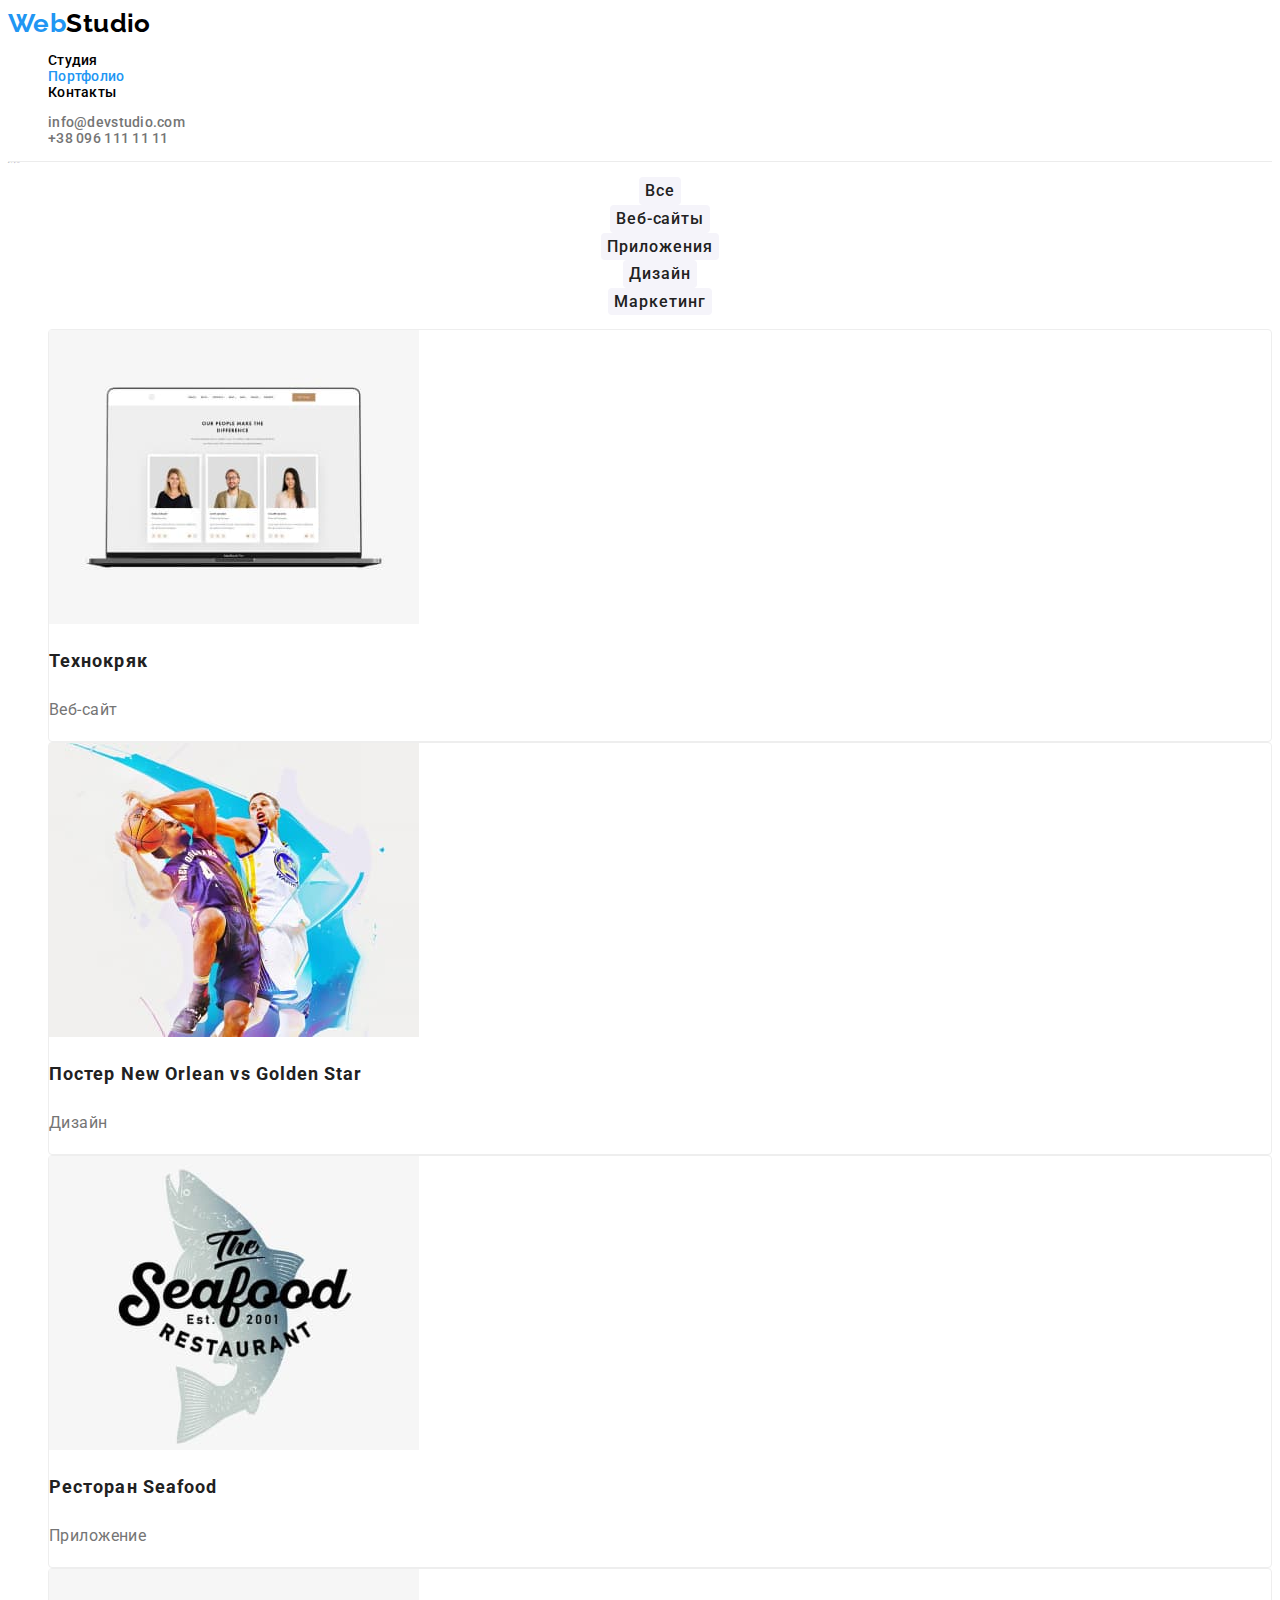
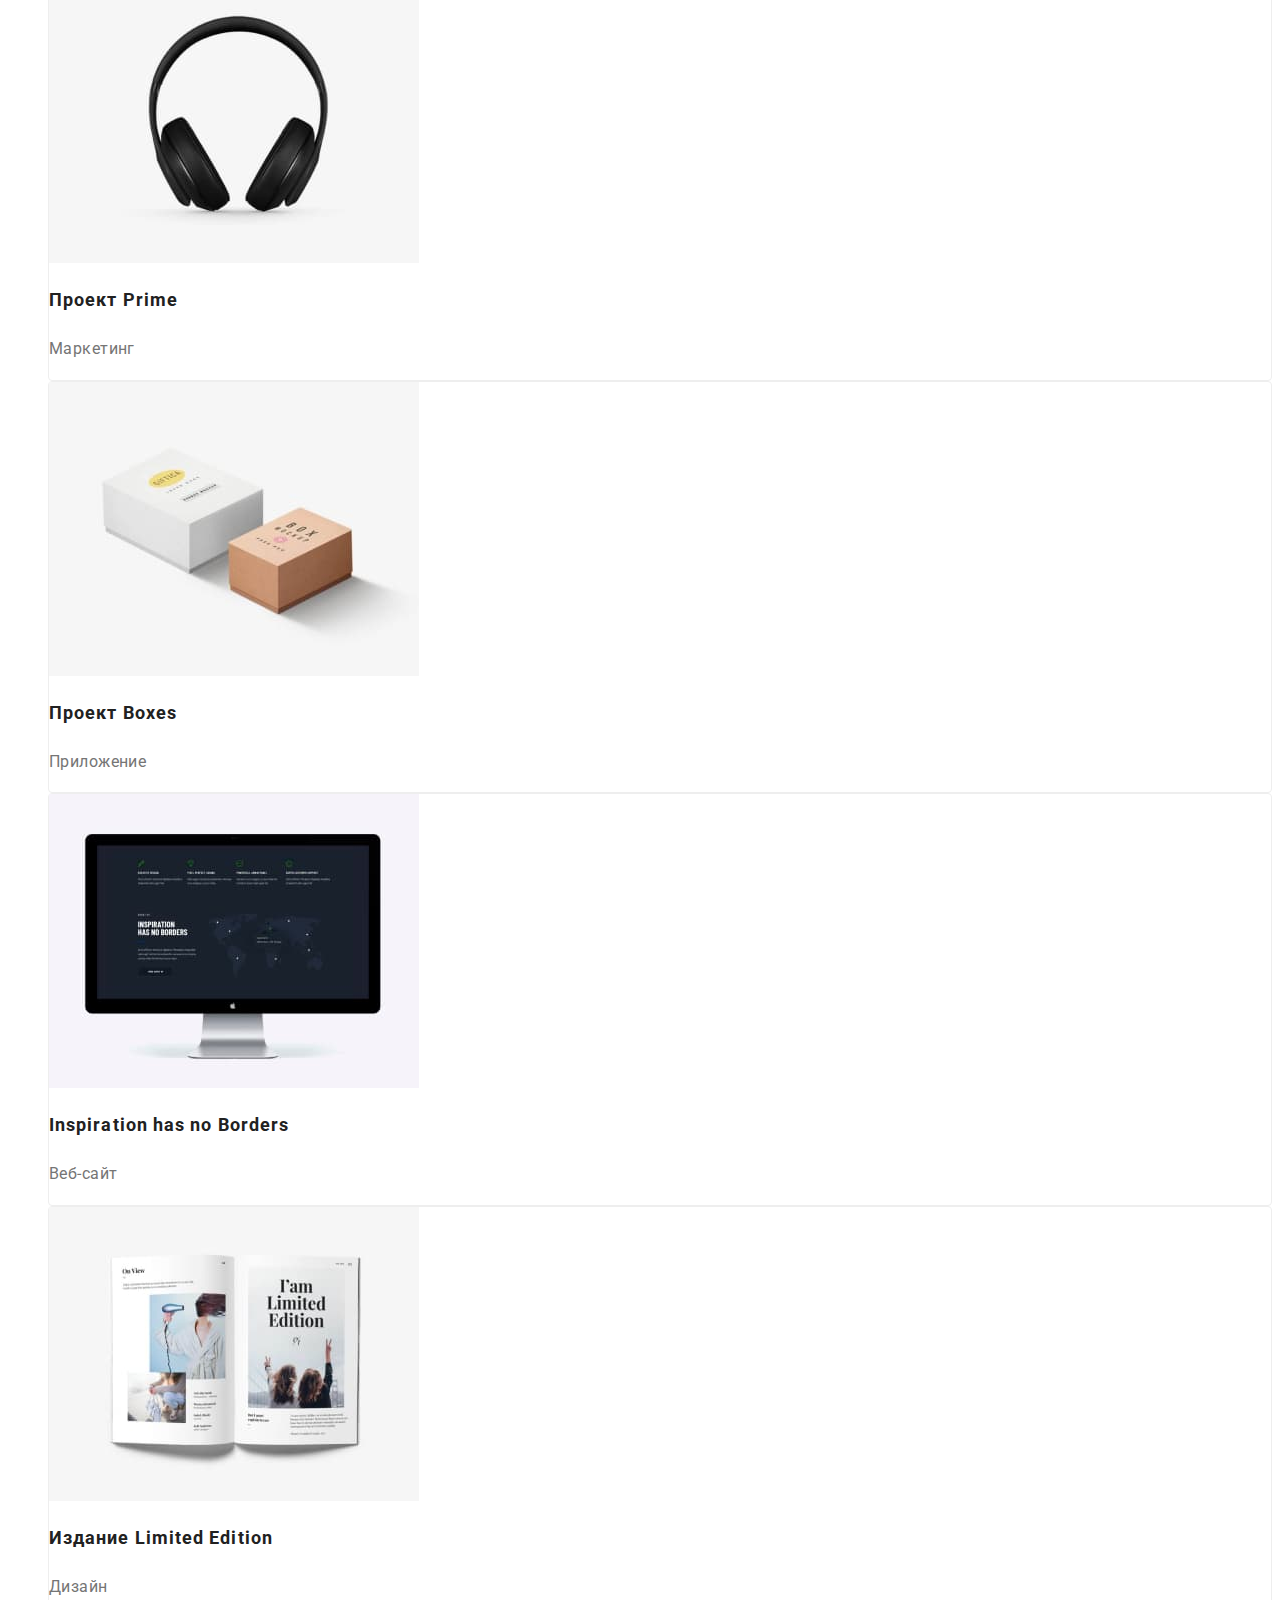
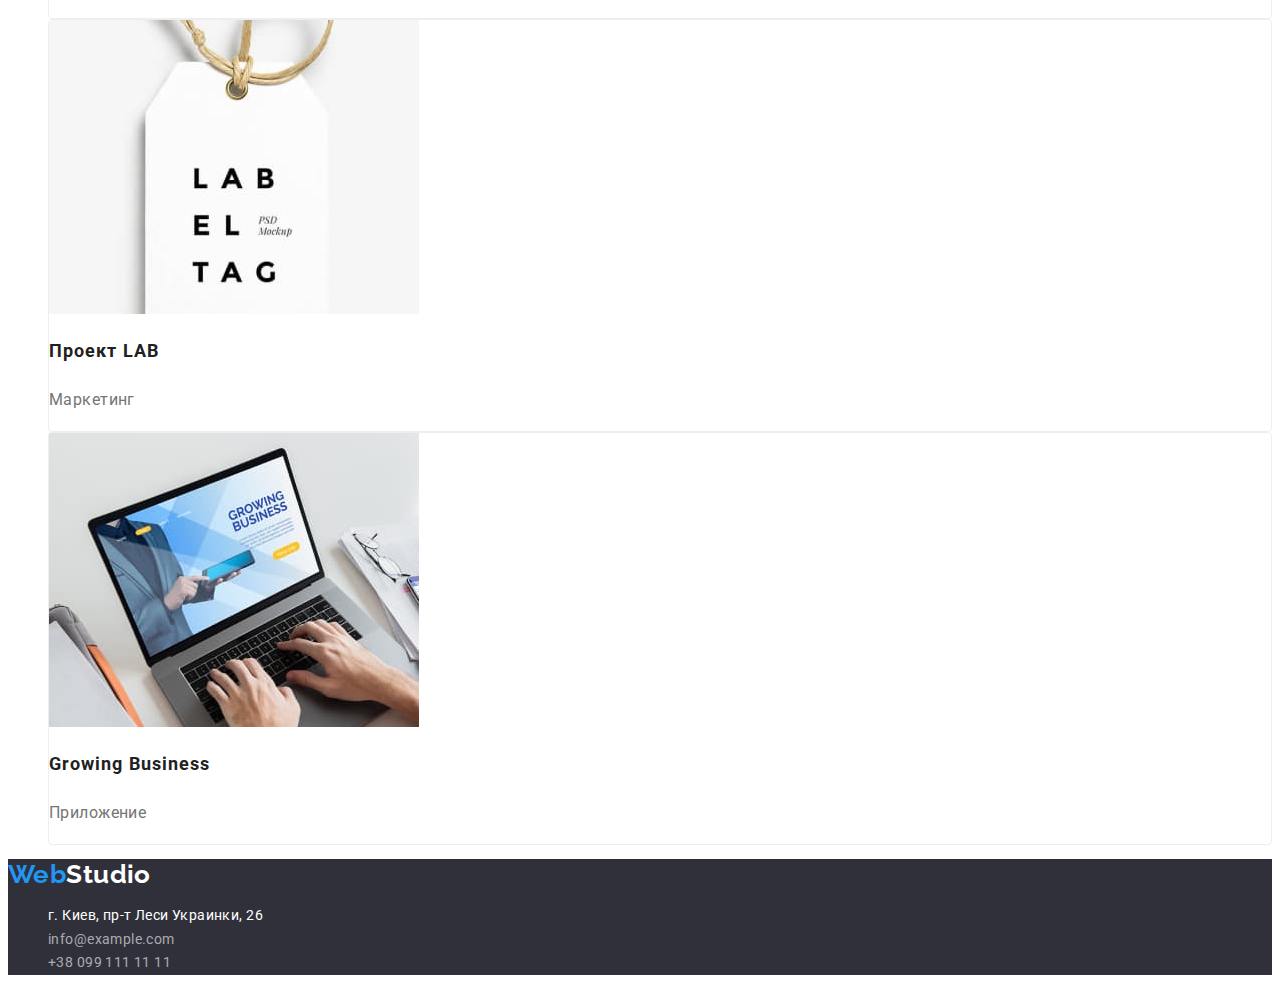
==== commit 4b673ea8: "змінює рамку хедера, селектори класів" ====
--- a/portfolio.html
+++ b/portfolio.html
@@ -26,8 +26,8 @@
         </nav>
 
         <ul class="auth-nav list">
-            <li><a class="link" href="mailto:info@devstudio.com">info@devstudio.com</a></li>
-            <li><a class="link" href="tel:380961111111">+38 096 111 11 11</a></li>
+            <li><a class="auth-nav-link" href="mailto:info@devstudio.com">info@devstudio.com</a></li>
+            <li><a class="auth-nav-link" href="tel:380961111111">+38 096 111 11 11</a></li>
         </ul>
         
     </header>
@@ -126,8 +126,8 @@
             <address>
                 <ul class="list">
                     <li class="address-item">г. Киев, пр-т Леси Украинки, 26</li>
-                    <li class="address-item"><a class="link" href="mailto:info@example.com">info@example.com</a></li>
-                    <li class="address-item"><a class="link" href="tel:380991111111">+38 099 111 11 11</a></li>
+                    <li class="address-item"><a class="address-link" href="mailto:info@example.com">info@example.com</a></li>
+                    <li class="address-item"><a class="address-link" href="tel:380991111111">+38 099 111 11 11</a></li>
                 </ul>
             </address>
 
--- a/css/styles.css
+++ b/css/styles.css
@@ -23,8 +23,7 @@
 /* header */
 
 .header {
-    border: 1px var(--header-border);
-    border-style: solid;
+    border-bottom: 1px solid var(--header-border);
 }
 
 .logo {
@@ -51,8 +50,15 @@
     letter-spacing: 0.02em;
 }
 
-.auth-nav .link {
-    color: var(--additional-text);
+.auth-nav-link {
+    color: var(--additional-text);
+    text-decoration: none;
+}
+
+.auth-nav-link:hover, 
+.auth-nav-link:focus {
+    color: var(--brand-color);
+    text-decoration: none;
 }
 
 .list {
@@ -189,12 +195,13 @@
     color: var(--main-text);
 }
 
-.address-item .link {
+.address-link {
     color: var(--address-link);
-}
-
-.address-item .link:hover, 
-.address-item .link:focus {
+    text-decoration: none;
+}
+
+.address-link:hover, 
+.address-link:focus {
     color: var(--brand-color);
     text-decoration: none;
 }
